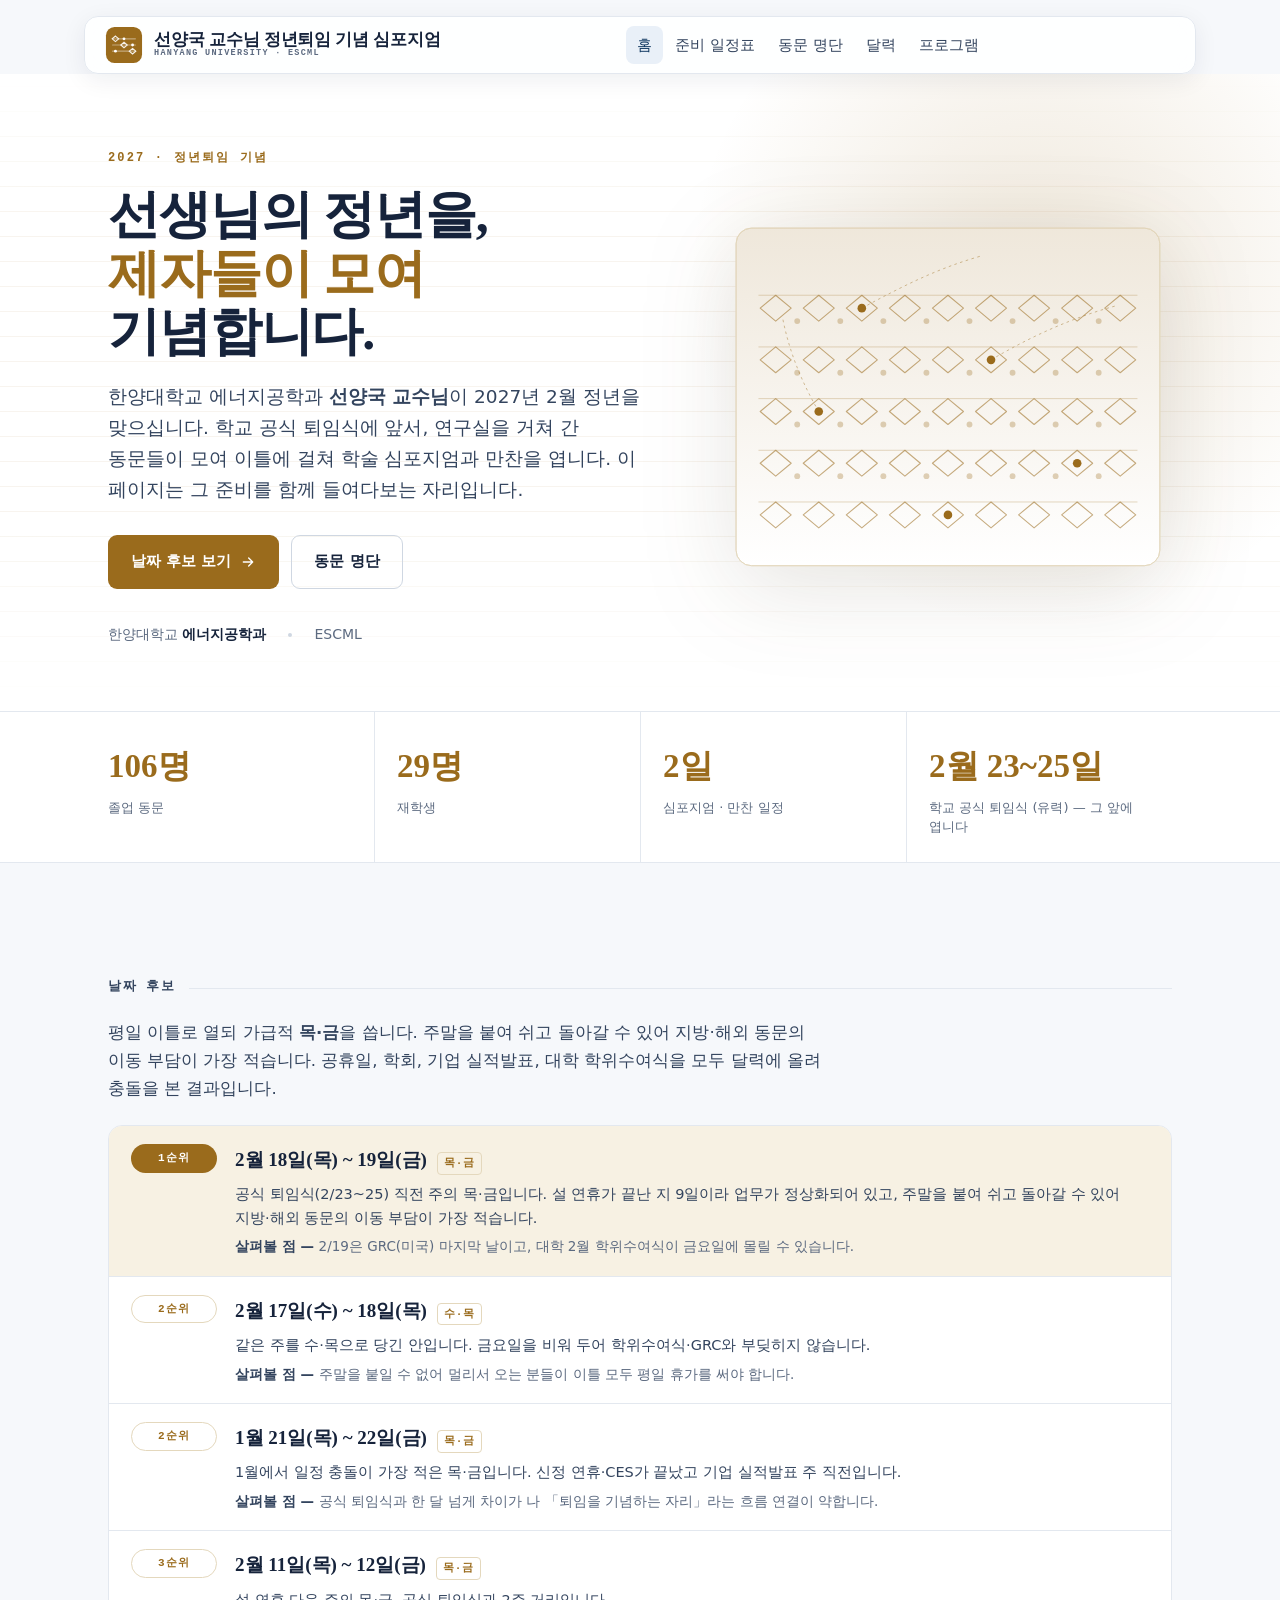
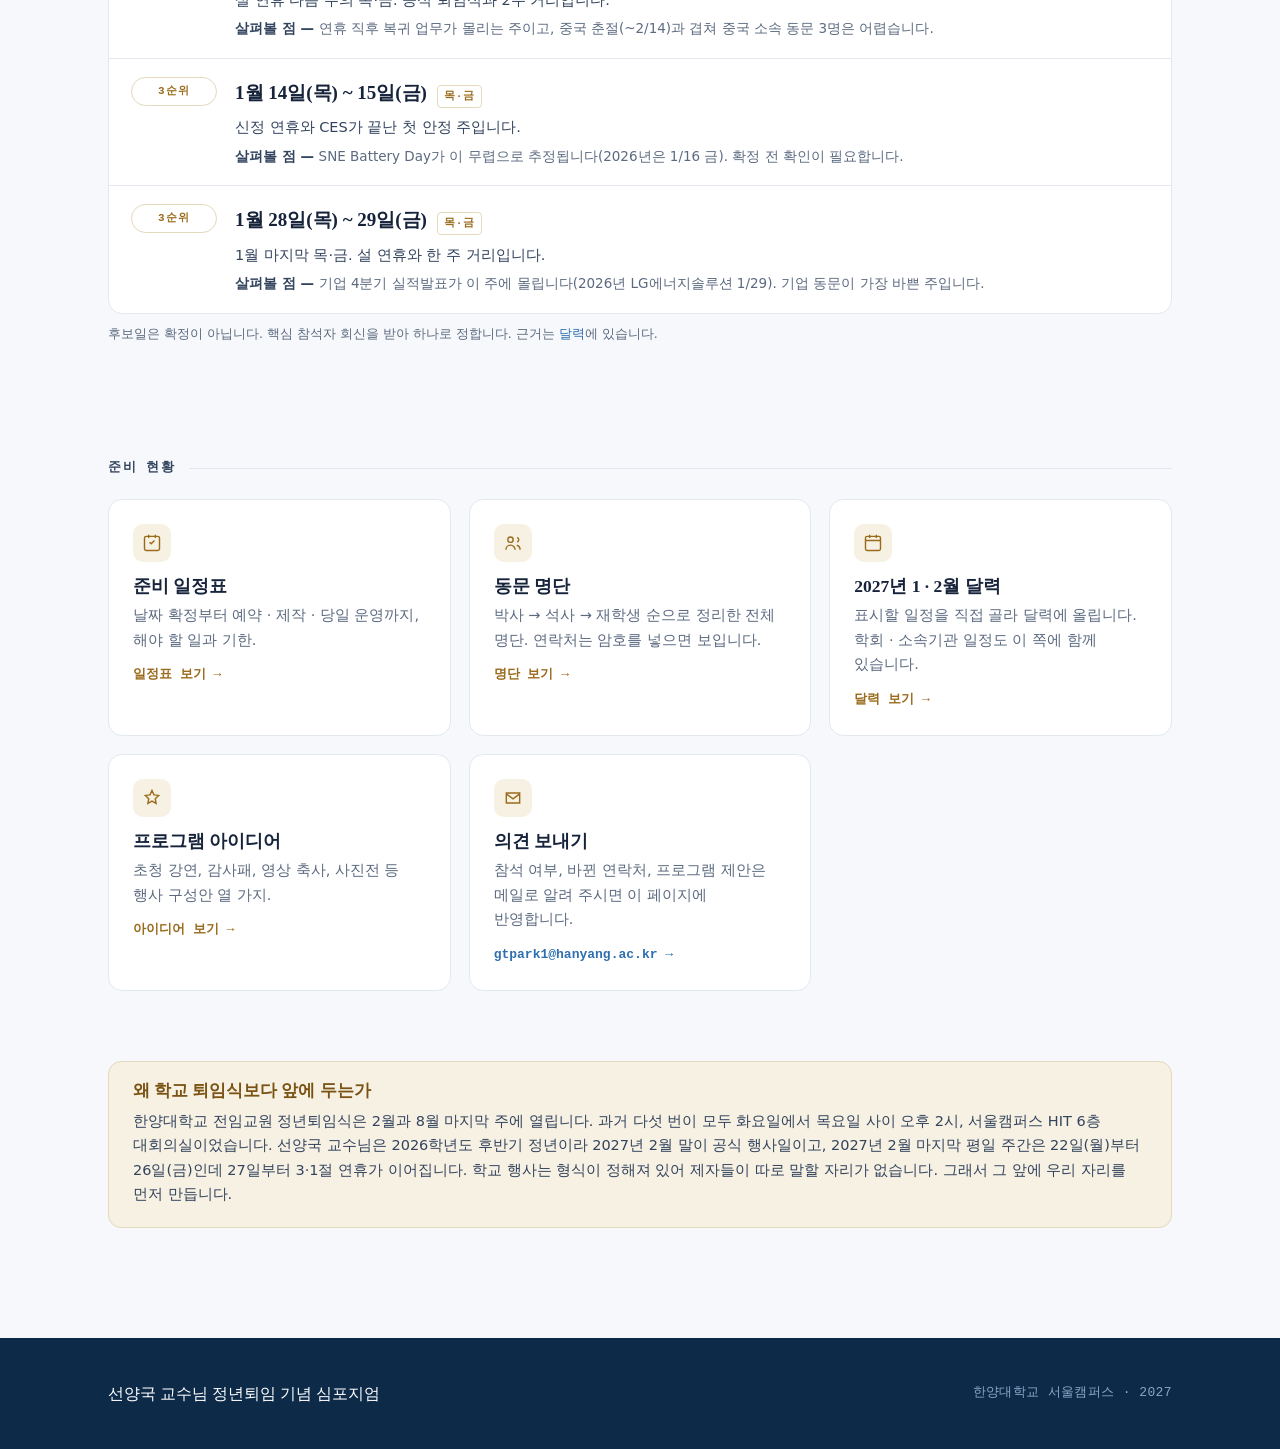
==== index.html @ d09de438 "Standalone symposium site Moved out of the lab-site repo so the event has its own address and is not" ====
<!doctype html>
<html lang="ko">
<head>
<meta charset="utf-8">
<meta name="viewport" content="width=device-width, initial-scale=1">
<title>선양국 교수님 정년퇴임 기념 심포지엄</title>
<meta name="description" content="한양대학교 에너지공학과 선양국 교수님의 정년퇴임을 기념하는 동문 심포지엄 준비 페이지.">
<meta name="robots" content="noindex, nofollow">
<link rel="stylesheet" href="base.css?v=1">
<link rel="stylesheet" href="styles.css?v=2">
</head>
<body data-page="index">
<div id="site-header"></div>
<main>

<section class="shero">
  <div class="strata"></div>
  <div class="glow"></div>
  <div class="wrap shero-in">
    <div>
      <div class="eyebrow reveal">2027 · 정년퇴임 기념</div>
      <h1 class="reveal">선생님의 정년을, <em>제자들이 모여</em> 기념합니다.</h1>
      <p class="lede reveal">한양대학교 에너지공학과 <b>선양국 교수님</b>이 2027년 2월 정년을 맞으십니다.
        학교 공식 퇴임식에 앞서, 연구실을 거쳐 간 동문들이 모여 이틀에 걸쳐 학술 심포지엄과 만찬을 엽니다.
        이 페이지는 그 준비를 함께 들여다보는 자리입니다.</p>
      <div class="acts reveal">
        <a class="btn btn-sym" href="#dates">날짜 후보 보기
          <svg width="16" height="16" viewBox="0 0 24 24" fill="none" stroke="currentColor" stroke-width="2" stroke-linecap="round" stroke-linejoin="round"><path d="M5 12h14M13 6l6 6-6 6"/></svg></a>
        <a class="btn btn-ghost" href="alumni.html">동문 명단</a>
      </div>
      <div class="meta reveal">
        <span>한양대학교 <b>에너지공학과</b></span><span class="dot"></span>
        <span>ESCML</span>
      </div>
    </div>
    <div class="shero-art reveal" aria-hidden="true">
      <!-- 층상 산화물 단면 — 선양국 교수님이 평생 다루신 구조 -->
      <svg viewBox="0 0 520 420" role="img">
        <defs>
          <linearGradient id="gfade" x1="0" y1="0" x2="0" y2="1">
            <stop offset="0" stop-color="var(--sym)" stop-opacity=".16"/>
            <stop offset="1" stop-color="var(--sym)" stop-opacity="0"/>
          </linearGradient>
          <clipPath id="cardclip"><rect x="14" y="14" width="492" height="392" rx="18"/></clipPath>
        </defs>
        <rect x="14" y="14" width="492" height="392" rx="18" fill="var(--paper)" stroke="var(--sym-line)"/>
        <g clip-path="url(#cardclip)">
          <rect x="14" y="14" width="492" height="392" fill="url(#gfade)"/>
          <!-- 전이금속 산화물 층 (6겹) -->
          <g stroke="var(--sym)" stroke-opacity=".30" stroke-width="1">
            <path d="M40 92h440M40 152h440M40 212h440M40 272h440M40 332h440"/>
          </g>
          <!-- 팔면체 — 각 층의 전이금속 자리 -->
          <g fill="none" stroke="var(--sym)" stroke-opacity=".55" stroke-width="1.3" stroke-linejoin="round">
            <g id="oct-row">
              <path d="M60 92l18 15-18 15-18-15z"/><path d="M110 92l18 15-18 15-18-15z"/>
              <path d="M160 92l18 15-18 15-18-15z"/><path d="M210 92l18 15-18 15-18-15z"/>
              <path d="M260 92l18 15-18 15-18-15z"/><path d="M310 92l18 15-18 15-18-15z"/>
              <path d="M360 92l18 15-18 15-18-15z"/><path d="M410 92l18 15-18 15-18-15z"/>
              <path d="M460 92l18 15-18 15-18-15z"/>
            </g>
            <use href="#oct-row" y="60"/><use href="#oct-row" y="120"/>
            <use href="#oct-row" y="180"/><use href="#oct-row" y="240"/>
          </g>
          <!-- 층간 리튬 이온 -->
          <g fill="var(--sym)" fill-opacity=".30">
            <circle cx="85" cy="122" r="3.4"/><circle cx="135" cy="122" r="3.4"/><circle cx="185" cy="122" r="3.4"/>
            <circle cx="235" cy="122" r="3.4"/><circle cx="285" cy="122" r="3.4"/><circle cx="335" cy="122" r="3.4"/>
            <circle cx="385" cy="122" r="3.4"/><circle cx="435" cy="122" r="3.4"/>
            <circle cx="85" cy="182" r="3.4"/><circle cx="135" cy="182" r="3.4"/><circle cx="185" cy="182" r="3.4"/>
            <circle cx="235" cy="182" r="3.4"/><circle cx="285" cy="182" r="3.4"/><circle cx="335" cy="182" r="3.4"/>
            <circle cx="385" cy="182" r="3.4"/><circle cx="435" cy="182" r="3.4"/>
            <circle cx="85" cy="242" r="3.4"/><circle cx="135" cy="242" r="3.4"/><circle cx="185" cy="242" r="3.4"/>
            <circle cx="235" cy="242" r="3.4"/><circle cx="285" cy="242" r="3.4"/><circle cx="335" cy="242" r="3.4"/>
            <circle cx="385" cy="242" r="3.4"/><circle cx="435" cy="242" r="3.4"/>
            <circle cx="85" cy="302" r="3.4"/><circle cx="135" cy="302" r="3.4"/><circle cx="185" cy="302" r="3.4"/>
            <circle cx="235" cy="302" r="3.4"/><circle cx="285" cy="302" r="3.4"/><circle cx="335" cy="302" r="3.4"/>
            <circle cx="385" cy="302" r="3.4"/><circle cx="435" cy="302" r="3.4"/>
          </g>
          <!-- 연구실을 거쳐 간 사람들 — 층에서 뻗어 나간 자리 -->
          <g fill="var(--sym)">
            <circle cx="160" cy="107" r="5"/><circle cx="310" cy="167" r="5"/>
            <circle cx="110" cy="227" r="5"/><circle cx="410" cy="287" r="5"/>
            <circle cx="260" cy="347" r="5"/>
          </g>
          <g stroke="var(--sym)" stroke-opacity=".45" stroke-width="1.1" stroke-dasharray="3 4" fill="none">
            <path d="M160 107C210 80 250 60 300 46"/>
            <path d="M310 167C356 140 404 118 456 104"/>
            <path d="M110 227C92 196 76 160 68 118"/>
          </g>
        </g>
        <rect x="14" y="14" width="492" height="392" rx="18" fill="none" stroke="var(--sym-line)"/>
      </svg>
    </div>
  </div>
</section>

<section class="band"><div class="wrap"><div class="band-grid">
  <div class="b reveal"><div class="n" id="n-alumni">—</div><div class="l">졸업 동문</div></div>
  <div class="b reveal"><div class="n" id="n-current">—</div><div class="l">재학생</div></div>
  <div class="b reveal"><div class="n">2일</div><div class="l">심포지엄 · 만찬 일정</div></div>
  <div class="b reveal"><div class="n">2월 23~25일</div><div class="l">학교 공식 퇴임식 (유력) — 그 앞에 엽니다</div></div>
</div></div></section>

<section class="section" id="dates"><div class="wrap">
  <div class="subhead reveal">날짜 후보</div>
  <p class="reveal" style="max-width:70ch;color:var(--ink-soft);margin-bottom:22px">
    평일 이틀로 열되 가급적 <b>목·금</b>을 씁니다. 주말을 붙여 쉬고 돌아갈 수 있어 지방·해외 동문의 이동 부담이 가장 적습니다.
    공휴일, 학회, 기업 실적발표, 대학 학위수여식을 모두 달력에 올려 충돌을 본 결과입니다.</p>
  <div class="pick reveal" id="pick"></div>
  <p class="srcnote reveal">후보일은 확정이 아닙니다. 핵심 참석자 회신을 받아 하나로 정합니다. 근거는 <a href="calendar.html">달력</a>에 있습니다.</p>
</div></section>

<section class="section" style="padding-top:0"><div class="wrap">
  <div class="subhead reveal">준비 현황</div>
  <div class="cards">
    <a class="card reveal" href="schedule.html">
      <div class="ic"><svg width="20" height="20" viewBox="0 0 24 24" fill="none" stroke="currentColor" stroke-width="1.7"><path d="M9 11l2 2 4-4"/><rect x="3" y="4" width="18" height="17" rx="2"/><path d="M8 2v4M16 2v4"/></svg></div>
      <h3>준비 일정표</h3><p>날짜 확정부터 예약 · 제작 · 당일 운영까지, 해야 할 일과 기한.</p>
      <div class="go">일정표 보기 →</div></a>
    <a class="card reveal" href="alumni.html">
      <div class="ic"><svg width="20" height="20" viewBox="0 0 24 24" fill="none" stroke="currentColor" stroke-width="1.7"><circle cx="9" cy="8" r="3.2"/><path d="M3.5 20a5.5 5.5 0 0 1 11 0M17 5.2a3 3 0 0 1 0 5.6M20.5 20a5.5 5.5 0 0 0-4-5.3"/></svg></div>
      <h3>동문 명단</h3><p>박사 → 석사 → 재학생 순으로 정리한 전체 명단. 연락처는 암호를 넣으면 보입니다.</p>
      <div class="go">명단 보기 →</div></a>
    <a class="card reveal" href="calendar.html">
      <div class="ic"><svg width="20" height="20" viewBox="0 0 24 24" fill="none" stroke="currentColor" stroke-width="1.7"><rect x="3" y="4" width="18" height="17" rx="2"/><path d="M3 9h18M8 2v4M16 2v4"/></svg></div>
      <h3>2027년 1 · 2월 달력</h3><p>표시할 일정을 직접 골라 달력에 올립니다. 학회 · 소속기관 일정도 이 쪽에 함께 있습니다.</p>
      <div class="go">달력 보기 →</div></a>
    
    <a class="card reveal" href="program.html">
      <div class="ic"><svg width="20" height="20" viewBox="0 0 24 24" fill="none" stroke="currentColor" stroke-width="1.7"><path d="M12 3l2.4 5.2 5.6.7-4.1 3.9 1 5.6L12 15.8 7.1 18.4l1-5.6L4 8.9l5.6-.7z"/></svg></div>
      <h3>프로그램 아이디어</h3><p>초청 강연, 감사패, 영상 축사, 사진전 등 행사 구성안 열 가지.</p>
      <div class="go">아이디어 보기 →</div></a>
    <div class="card reveal">
      <div class="ic"><svg width="20" height="20" viewBox="0 0 24 24" fill="none" stroke="currentColor" stroke-width="1.7"><path d="M4 6h16v12H4z"/><path d="M4 7l8 6 8-6"/></svg></div>
      <h3>의견 보내기</h3><p>참석 여부, 바뀐 연락처, 프로그램 제안은 메일로 알려 주시면 이 페이지에 반영합니다.</p>
      <div class="go"><a href="mailto:gtpark1@hanyang.ac.kr?subject=%EC%84%A0%EC%96%91%EA%B5%AD%20%EA%B5%90%EC%88%98%EB%8B%98%20%ED%87%B4%EC%9E%84%20%EC%8B%AC%ED%8F%AC%EC%A7%80%EC%97%84">gtpark1@hanyang.ac.kr →</a></div>
    </div>
  </div>
</div></section>

<section class="section" style="padding-top:0"><div class="wrap">
  <div class="callout reveal">
    <h3>왜 학교 퇴임식보다 앞에 두는가</h3>
    <p>한양대학교 전임교원 정년퇴임식은 2월과 8월 마지막 주에 열립니다. 과거 다섯 번이 모두 화요일에서 목요일 사이 오후 2시,
      서울캠퍼스 HIT 6층 대회의실이었습니다. 선양국 교수님은 2026학년도 후반기 정년이라 2027년 2월 말이 공식 행사일이고,
      2027년 2월 마지막 평일 주간은 22일(월)부터 26일(금)인데 27일부터 3·1절 연휴가 이어집니다.
      학교 행사는 형식이 정해져 있어 제자들이 따로 말할 자리가 없습니다. 그래서 그 앞에 우리 자리를 먼저 만듭니다.</p>
  </div>
</div></section>

</main>
<div id="site-footer"></div>
<script defer src="data.js?v=2"></script>
<script defer src="app.js?v=2"></script>
<script defer src="home.js?v=2"></script>
</body>
</html>
---- base.css ----
:root{
  --paper:#ffffff;--bg:#f6f8fb;--ink:#16233b;--ink-soft:#33445e;--muted:#5c6a80;
  --navy:#123a63;--navy-deep:#0d2a49;--accent:#2f6fb0;--accent-soft:#e9f0f8;
  --line:#e3e8ef;--line-strong:#cfd7e2;--wash:#eef3f8;--gold:#b07d16;--gold-soft:#f6edd6;
  --shadow:0 1px 2px rgba(16,35,59,.04), 0 8px 30px rgba(16,35,59,.06);
  --maxw:1120px;
  --serif:"Iowan Old Style","Palatino Linotype",Palatino,"Book Antiqua","Hoefler Text",Georgia,"Times New Roman",serif;
  --sans:"Segoe UI",-apple-system,BlinkMacSystemFont,system-ui,Roboto,Helvetica,Arial,sans-serif;
  --mono:"Cascadia Code","SF Mono","JetBrains Mono",ui-monospace,"Consolas",monospace;
}
@media (prefers-color-scheme:dark){:root{
  --paper:#101a2b;--bg:#0a1220;--ink:#e9eef7;--ink-soft:#c4cee0;--muted:#94a2b9;
  --navy:#bcd3ee;--navy-deep:#dbe7f6;--accent:#6fa9e3;--accent-soft:#16273d;
  --line:#1e2c42;--line-strong:#2a3b56;--wash:#141f31;--gold:#dcb35c;--gold-soft:#231d0f;
  --shadow:0 1px 2px rgba(0,0,0,.3), 0 10px 34px rgba(0,0,0,.35);
}}
:root[data-theme="light"]{
  --paper:#ffffff;--bg:#f6f8fb;--ink:#16233b;--ink-soft:#33445e;--muted:#5c6a80;
  --navy:#123a63;--navy-deep:#0d2a49;--accent:#2f6fb0;--accent-soft:#e9f0f8;
  --line:#e3e8ef;--line-strong:#cfd7e2;--wash:#eef3f8;--gold:#b07d16;--gold-soft:#f6edd6;
  --shadow:0 1px 2px rgba(16,35,59,.04), 0 8px 30px rgba(16,35,59,.06);
}
:root[data-theme="dark"]{
  --paper:#101a2b;--bg:#0a1220;--ink:#e9eef7;--ink-soft:#c4cee0;--muted:#94a2b9;
  --navy:#bcd3ee;--navy-deep:#dbe7f6;--accent:#6fa9e3;--accent-soft:#16273d;
  --line:#1e2c42;--line-strong:#2a3b56;--wash:#141f31;--gold:#dcb35c;--gold-soft:#231d0f;
  --shadow:0 1px 2px rgba(0,0,0,.3), 0 10px 34px rgba(0,0,0,.35);
}
*{box-sizing:border-box}
html{scroll-behavior:smooth}
html{overflow-x:clip}
body{margin:0;background:var(--bg);color:var(--ink);font-family:var(--sans);font-size:17px;line-height:1.7;-webkit-font-smoothing:antialiased;text-rendering:optimizeLegibility;overflow-x:clip}
img,canvas,video,iframe,table{max-width:100%}
h1,h2,h3,h4{font-family:var(--serif);color:var(--ink);font-weight:600;line-height:1.15;text-wrap:balance;margin:0}
p{margin:0}
a{color:var(--accent);text-decoration:none}
a:hover{text-decoration:underline;text-underline-offset:3px}
img{max-width:100%;display:block}
::selection{background:var(--accent);color:#fff}
:focus-visible{outline:2px solid var(--accent);outline-offset:3px;border-radius:2px}
.wrap{max-width:var(--maxw);margin:0 auto;padding:0 28px}
.eyebrow{font-family:var(--mono);font-size:12px;letter-spacing:.18em;text-transform:uppercase;color:var(--accent);font-weight:600}
.subhead{font-family:var(--mono);font-size:12.5px;letter-spacing:.12em;text-transform:uppercase;color:var(--ink-soft);font-weight:600;margin:44px 0 20px;display:flex;align-items:center;gap:14px}
.subhead::after{content:"";flex:1;height:1px;background:var(--line)}

/* NAV */
header.nav{position:sticky;top:16px;z-index:50;width:calc(100% - 32px);max-width:calc(var(--maxw) - 8px);margin:16px auto 0;background:color-mix(in srgb,var(--paper) 88%,transparent);backdrop-filter:saturate(140%) blur(12px);border:1px solid var(--line);border-radius:14px;box-shadow:0 6px 24px rgba(16,35,59,.07)}
.nav-in{display:flex;align-items:center;justify-content:space-between;min-height:56px;margin:0 auto;padding:7px 20px;gap:12px}
.brand{display:flex;align-items:center;gap:11px;color:var(--ink);font-family:var(--serif);font-weight:600;flex:0 0 auto}
.brand:hover{text-decoration:none}
.brand .mark{width:36px;height:36px}
.brand .bt{display:flex;flex-direction:column;line-height:1.1}
.brand .bt b{font-size:18.5px;letter-spacing:.01em}
.brand .bt span{font-family:var(--mono);font-size:9px;letter-spacing:.15em;text-transform:uppercase;color:var(--muted);font-weight:600}
.nav-links{display:flex;align-items:center;gap:2px 1px;flex-wrap:wrap;justify-content:flex-end}
.nav-break{flex-basis:100%;width:100%;height:0;margin:0;padding:0}
.nav-links a{color:var(--ink-soft);font-size:14.5px;font-weight:500;padding:7px 11px;border-radius:8px;white-space:nowrap;display:inline-flex;align-items:center;gap:5px;cursor:pointer}
.nav-links a:hover{color:var(--ink);background:var(--wash);text-decoration:none}
.nav-links a.active{color:var(--navy);background:var(--accent-soft)}
.nav-links a .lock{opacity:.6}
.nav-links a .cw{opacity:.55;margin-left:1px}
.nav-item{position:relative;display:inline-flex}
.dropdown{position:absolute;top:100%;left:0;min-width:180px;background:var(--paper);border:1px solid var(--line);border-radius:11px;box-shadow:var(--shadow);padding:7px;display:flex;flex-direction:column;z-index:60;margin-top:10px;
  opacity:0;visibility:hidden;transform:translateY(6px);transition:opacity .16s ease,transform .16s ease,visibility 0s linear .28s}
.dropdown::before{content:"";position:absolute;left:0;right:0;top:-14px;height:14px}
.nav-item:hover .dropdown,.nav-item:focus-within .dropdown{opacity:1;visibility:visible;transform:none;transition:opacity .16s ease,transform .16s ease,visibility 0s}
.dropdown a{font-size:14px;padding:10px 13px;border-radius:7px;color:var(--ink-soft);white-space:nowrap}
.dropdown a:hover{background:var(--wash);color:var(--ink)}
.icon-btn{background:none;border:1px solid var(--line-strong);color:var(--ink-soft);width:38px;height:38px;border-radius:8px;cursor:pointer;display:inline-flex;align-items:center;justify-content:center;flex:0 0 auto}
.icon-btn:hover{background:var(--wash);color:var(--ink)}
.menu-btn{display:none}
.nav-right{display:flex;gap:8px;flex:0 0 auto}

/* PAGE HEADER */
.page-head{background:var(--paper);border-bottom:1px solid var(--line);position:relative;overflow:hidden}
.page-head .strata{position:absolute;inset:0;pointer-events:none;opacity:.5;background-image:repeating-linear-gradient(0deg,transparent 0 26px,color-mix(in srgb,var(--navy) 8%,transparent) 26px 27px);-webkit-mask-image:linear-gradient(180deg,transparent,#000 30%,transparent);mask-image:linear-gradient(180deg,transparent,#000 30%,transparent)}
.page-head-in{position:relative;padding-block:64px 54px}
.page-head .eyebrow{margin-bottom:14px}
.page-head h1{font-size:clamp(32px,4.6vw,50px);letter-spacing:-.02em;color:var(--ink)}
.page-head p{margin-top:16px;max-width:64ch;color:var(--ink-soft);font-size:18px}
.section{padding:70px 0}
main{min-height:50vh}

/* HERO (home) */
.hero{position:relative;overflow:hidden;background:var(--paper);border-bottom:1px solid var(--line)}
.hero-strata{position:absolute;inset:0;pointer-events:none;opacity:.5;background-image:repeating-linear-gradient(0deg,transparent 0 26px,color-mix(in srgb,var(--navy) 8%,transparent) 26px 27px);-webkit-mask-image:linear-gradient(180deg,transparent,#000 18%,#000 62%,transparent);mask-image:linear-gradient(180deg,transparent,#000 18%,#000 62%,transparent)}
.hero-atoms{position:absolute;inset:0;pointer-events:none;opacity:.55}
.hero-in{position:relative;padding-block:96px 84px}
.hero .eyebrow{margin-bottom:22px}
.hero h1{font-size:clamp(38px,6vw,72px);letter-spacing:-.022em;line-height:1.03;max-width:16ch;color:var(--ink)}
.hero h1 em{font-style:normal;color:var(--navy)}
.hero-lede{margin-top:26px;max-width:60ch;font-size:clamp(18px,2.1vw,21px);color:var(--ink-soft);line-height:1.6}
.hero-actions{margin-top:36px;display:flex;flex-wrap:wrap;gap:14px;align-items:center}
.btn{display:inline-flex;align-items:center;gap:9px;font-weight:600;font-size:15px;padding:13px 22px;border-radius:9px;border:1px solid transparent;transition:transform .15s ease,background .15s ease;cursor:pointer}
.btn:hover{text-decoration:none;transform:translateY(-1px)}
.btn-primary{background:var(--navy);color:#fff}
:root[data-theme="dark"] .btn-primary{color:#0a1220}
@media (prefers-color-scheme:dark){.btn-primary{color:#0a1220}}
.btn-primary:hover{background:var(--navy-deep)}
.btn-ghost{background:transparent;color:var(--ink);border-color:var(--line-strong)}
.btn-ghost:hover{background:var(--wash)}
.btn-sm{padding:9px 16px;font-size:14px}
.hero-meta{margin-top:48px;display:flex;flex-wrap:wrap;gap:8px 24px;font-size:14.5px;color:var(--muted);align-items:center}
.hero-meta b{color:var(--ink);font-weight:600}
.hero-meta .dot{width:4px;height:4px;border-radius:50%;background:var(--line-strong)}
.hstats{background:var(--paper)}
.hstats-grid{display:grid;grid-template-columns:repeat(4,1fr)}
.hstat{padding:30px 24px;border-left:1px solid var(--line)}
.hstat:first-child{border-left:none;padding-left:0}
.hstat .n{font-family:var(--serif);font-size:clamp(26px,3vw,36px);color:var(--navy);font-weight:600;font-variant-numeric:tabular-nums}
.hstat .l{margin-top:6px;font-size:13px;color:var(--muted);line-height:1.4}
.home-cards{display:grid;grid-template-columns:repeat(4,1fr);gap:18px}
.hcard{border:1px solid var(--line);border-radius:14px;padding:26px;background:var(--paper);transition:transform .2s,box-shadow .2s,border-color .2s;display:block;color:inherit}
.hcard:hover{transform:translateY(-3px);box-shadow:var(--shadow);border-color:var(--line-strong);text-decoration:none}
.hcard .ic{width:40px;height:40px;border-radius:10px;background:var(--accent-soft);color:var(--accent);display:flex;align-items:center;justify-content:center;margin-bottom:16px}
.hcard h3{font-size:18px}
.hcard p{margin-top:8px;color:var(--muted);font-size:14.5px}
.hcard .go{margin-top:14px;color:var(--accent);font-size:13.5px;font-weight:600;font-family:var(--mono)}

/* TEAM / ADVISOR */
.advisor{display:grid;grid-template-columns:300px 1fr;gap:52px;align-items:start}
.adv-card{align-self:start;height:-moz-fit-content;height:fit-content}
.adv-photo{border-radius:14px;overflow:hidden;box-shadow:var(--shadow);border:1px solid var(--line);background:var(--wash)}
.adv-photo img{width:100%;aspect-ratio:1/1.15;object-fit:cover}
.adv-links{margin-top:16px;display:flex;flex-direction:column;gap:2px}
.adv-links a{display:flex;align-items:center;gap:10px;padding:9px 11px;border-radius:8px;color:var(--ink-soft);font-size:14.5px;font-weight:500}
.adv-links a:hover{background:var(--wash);color:var(--ink);text-decoration:none}
.adv-links svg{flex:0 0 auto;color:var(--muted)}
.adv-body h2{font-size:30px;letter-spacing:-.01em}
.adv-role{font-family:var(--sans);font-size:14.5px;color:var(--accent);margin-top:10px;line-height:1.55;font-weight:600}
.adv-body>p{margin-top:18px;color:var(--ink-soft);max-width:66ch}
.timeline{margin-top:8px;display:flex;flex-direction:column}
.trow{display:grid;grid-template-columns:190px 1fr;gap:22px;padding:15px 0;border-bottom:1px solid var(--line)}
.trow .tp{font-family:var(--sans);font-size:14px;color:var(--accent);font-weight:600;padding-top:2px}
.trow .tc b{color:var(--ink);font-weight:600;font-size:15.5px}
.trow .tc span{display:block;color:var(--muted);font-size:14px;margin-top:2px}
.interests{display:flex;flex-wrap:wrap;gap:8px;margin-top:6px}
.pill{font-size:13.5px;color:var(--ink-soft);background:var(--wash);border:1px solid var(--line);padding:7px 13px;border-radius:22px}
.pill.soft{color:var(--muted);border-style:dashed}
.awards-list{display:flex;flex-direction:column}
.arow{display:grid;grid-template-columns:78px 1fr;gap:18px;padding:12px 0;border-bottom:1px solid var(--line);font-size:15px}
.arow .ay{font-family:var(--sans);font-size:13.5px;color:var(--navy);font-weight:600;padding-top:2px}
.arow .ac b{color:var(--ink);font-weight:600}
.arow .ac span{color:var(--muted)}
.svc{border:1px solid var(--line);border-radius:14px;padding:22px;background:var(--paper);margin-bottom:14px}
.svc h4{font-size:15px;margin-bottom:12px;display:flex;align-items:center;gap:9px}
.svc h4 svg{color:var(--accent)}
.svc ul{margin:0;padding:0;list-style:none;display:flex;flex-direction:column;gap:8px}
.svc li{font-size:14.5px;color:var(--ink-soft);display:flex;gap:10px;align-items:baseline}
.svc li b{color:var(--ink);font-weight:600}
.svc li .yr{font-family:var(--sans);font-size:13px;color:var(--muted);flex:0 0 auto;font-weight:600}
.members{display:grid;grid-template-columns:repeat(4,1fr);gap:18px}
.mcard{border:1px solid var(--line);border-radius:13px;padding:20px;background:var(--paper);text-align:center}
.mcard .mav{width:76px;height:76px;border-radius:50%;margin:0 auto 14px;background:linear-gradient(155deg,var(--accent-soft),var(--wash));display:flex;align-items:center;justify-content:center;font-family:var(--serif);font-size:26px;color:var(--navy);font-weight:600;border:1px solid var(--line)}
.mcard h4{font-size:16px}
.mcard .mr{font-size:13px;color:var(--muted);margin-top:4px}
.empty{border:1px dashed var(--line-strong);border-radius:13px;padding:34px;text-align:center;color:var(--muted);font-size:15px;background:var(--paper)}
.empty b{color:var(--ink);font-weight:600;display:block;margin-bottom:6px;font-family:var(--serif);font-size:17px}

/* RESEARCH — big figures */
.rblocks{display:grid;grid-template-columns:1fr 1fr;gap:28px}
.rblock{border:1px solid var(--line);border-radius:16px;overflow:hidden;background:var(--paper);display:flex;flex-direction:column;transition:transform .2s,box-shadow .2s}
.rblock:hover{transform:translateY(-3px);box-shadow:var(--shadow)}
.rfig{aspect-ratio:16/10;position:relative;background:linear-gradient(150deg,var(--navy),var(--navy-deep));display:flex;align-items:center;justify-content:center;overflow:hidden}
.rfig img{width:100%;height:100%;object-fit:cover}
.rfig .ph{color:rgba(255,255,255,.85);font-family:var(--mono);font-size:12px;letter-spacing:.05em;text-align:center;padding:16px;z-index:1}
.rfig .lat{position:absolute;inset:0;opacity:.18}
.rbody{padding:26px 26px 28px}
.rbody h3{font-size:21px;letter-spacing:-.005em}
.rbody p{margin-top:12px;color:var(--ink-soft);font-size:15.5px;line-height:1.65}
.rbody .tags{margin-top:16px;display:flex;flex-wrap:wrap;gap:7px}
.tag{font-family:var(--mono);font-size:11px;letter-spacing:.04em;color:var(--ink-soft);background:var(--wash);border:1px solid var(--line);padding:4px 9px;border-radius:20px}
.future{display:grid;grid-template-columns:repeat(3,1fr);gap:18px}
.fcard{border:1px dashed var(--line-strong);border-radius:14px;padding:24px;background:var(--paper)}
.fcard .ic{width:38px;height:38px;border-radius:9px;background:var(--wash);color:var(--accent);display:flex;align-items:center;justify-content:center;margin-bottom:14px}
.fcard h4{font-size:16.5px}
.fcard p{margin-top:8px;color:var(--muted);font-size:14px}

/* PUBLICATIONS */
.sumgrid{display:grid;grid-template-columns:repeat(3,1fr);gap:18px}
.sumcard{border:1px solid var(--line);border-radius:14px;padding:24px;background:var(--paper)}
.sumcard .n{font-family:var(--serif);font-size:42px;color:var(--navy);font-weight:600;line-height:1;font-variant-numeric:tabular-nums}
.sumcard .l{margin-top:10px;font-size:14px;color:var(--muted);line-height:1.4}
.sumcard .sub{margin-top:3px;font-size:13px;color:var(--accent);font-family:var(--sans)}
.sumcard.hl{background:var(--accent-soft);border-color:var(--accent)}
.sumcard.hl .n{color:var(--gold)}
.sumcard.hl .l{color:var(--ink-soft)}
.jcr-wrap{border:1px solid var(--line);border-radius:14px;padding:26px;background:var(--paper);margin-top:18px}
.jcr-wrap h4{font-size:16px;margin-bottom:4px}
.jcr-note{font-size:12.5px;color:var(--muted);margin-bottom:18px;font-family:var(--mono)}
.bin{display:grid;grid-template-columns:130px 1fr 42px;gap:14px;align-items:center;margin-bottom:12px}
.bin .bl{font-size:13.5px;color:var(--ink-soft);font-weight:600;font-family:var(--mono)}
.bin .bt{height:22px;background:var(--wash);border-radius:6px;overflow:hidden}
.bin .bf{height:100%;border-radius:6px;width:0;min-width:7px;transition:width .9s cubic-bezier(.2,.7,.2,1);background:var(--navy)}
.bin .bf.b0{background:linear-gradient(90deg,#B8912F,#E3C468)}
.bin .bf.b1{background:linear-gradient(90deg,#2E8B8B,#5cb3b0)}
.bin .bf.b2{background:linear-gradient(90deg,#2f6fb0,#5a98d4)}
.bin .bf.b3{background:linear-gradient(90deg,#0d2a49,#274e7d)}
.bin .bf.b4{background:linear-gradient(90deg,#98a4b5,#c2cbd7)}
.bin .bv{text-align:right;font-family:var(--mono);font-weight:600;color:var(--ink);font-variant-numeric:tabular-nums}
.rep-grid{display:grid;grid-template-columns:repeat(5,1fr);gap:14px}
.repcard{border:1px solid var(--line);border-radius:12px;overflow:hidden;background:var(--paper);display:flex;flex-direction:column;transition:transform .2s,box-shadow .2s}
.repcard:hover{transform:translateY(-3px);box-shadow:var(--shadow);text-decoration:none}
.repcard .rf{aspect-ratio:3/2;display:flex;align-items:center;justify-content:center;text-align:center;padding:10px;background:linear-gradient(155deg,var(--navy),var(--navy-deep));color:#fff;overflow:hidden}
.repcard .rf span{font-family:var(--mono);font-size:11px;letter-spacing:.03em;opacity:.92;line-height:1.3}
.repcard .rf img{width:100%;height:100%;object-fit:cover;object-position:top}
.repcard .rb{padding:13px}
.repcard .rb .rj{font-family:var(--mono);font-size:10.5px;color:var(--accent);text-transform:uppercase;letter-spacing:.04em}
.repcard .rb .rt{font-size:13px;color:var(--ink);margin-top:5px;line-height:1.35;font-weight:500;display:-webkit-box;-webkit-line-clamp:4;-webkit-box-orient:vertical;overflow:hidden}
.pubtools{display:flex;flex-wrap:wrap;gap:10px;align-items:center;margin-bottom:22px}
.pubtools .hint{font-size:13.5px;color:var(--muted);margin-left:auto;font-family:var(--mono)}
.yblock{border:1px solid var(--line);border-radius:13px;margin-bottom:12px;overflow:hidden;background:var(--paper)}
.yhead{width:100%;display:flex;align-items:center;gap:14px;padding:16px 20px;background:none;border:none;cursor:pointer;text-align:left;font-family:var(--serif);color:var(--ink)}
.yhead:hover{background:var(--wash)}
.yhead .yy{font-size:22px;font-weight:600;color:var(--navy);font-variant-numeric:tabular-nums}
.yhead .yc{font-size:13px;color:var(--muted);font-family:var(--mono)}
.yhead .chev{margin-left:auto;color:var(--muted);transition:transform .3s ease}
.yblock.open .yhead .chev{transform:rotate(180deg)}
.ypanel{display:grid;grid-template-rows:0fr;transition:grid-template-rows .35s ease}
.yblock.open .ypanel{grid-template-rows:1fr}
.ypanel-in{overflow:hidden}
.paper{display:grid;grid-template-columns:190px 1fr;gap:22px;padding:20px;border-top:1px solid var(--line);align-items:start}
.paper-fig{aspect-ratio:3/2;border-radius:9px;overflow:hidden;display:flex;align-items:center;justify-content:center;text-align:center;background:linear-gradient(155deg,var(--accent-soft),var(--wash));border:1px solid var(--line)}
.paper-fig .jab{font-family:var(--mono);font-size:10.5px;color:var(--navy);font-weight:600;padding:8px;line-height:1.35}
.paper-fig img{width:100%;height:100%;object-fit:cover;object-position:top}
.paper-body{min-width:0}
.paper-top{display:flex;flex-wrap:wrap;align-items:center;gap:8px;margin-bottom:7px}
.pnum{font-family:var(--mono);font-size:12px;color:var(--muted);font-weight:600;font-variant-numeric:tabular-nums}
.paper-title{font-size:16.5px;color:var(--ink);font-weight:600;line-height:1.4;font-family:var(--sans)}
.paper-title a{color:var(--ink)}
.paper-title a:hover{color:var(--accent)}
.paper-authors{margin-top:7px;font-size:13.5px;line-height:1.55;color:var(--muted)}
.paper-authors .me{color:var(--navy);font-weight:700}
:root[data-theme="dark"] .paper-authors .me{color:#8fb4ff}
@media (prefers-color-scheme:dark){.paper-authors .me{color:#8fb4ff}}
.paper-authors .cf{color:var(--accent);font-weight:700;margin-left:1px;cursor:help}
.paper-jr{margin-top:6px;font-size:14.5px;color:var(--ink-soft)}
.paper-jr em{font-style:italic;color:var(--ink)}
.paper-jr .status{color:var(--muted);font-style:italic}
.paper-metrics{margin-top:11px;display:flex;flex-wrap:wrap;gap:7px}
.chip{font-family:var(--sans);font-size:12.5px;letter-spacing:0;padding:5px 12px;border-radius:20px;border:1px solid var(--line-strong);color:var(--ink-soft);background:var(--paper);font-weight:600}
.chip.lead{color:#fff;background:var(--navy);border-color:var(--navy)}
:root[data-theme="dark"] .chip.lead{color:#0a1220}
@media (prefers-color-scheme:dark){.chip.lead{color:#0a1220}}
.chip.if,.chip.jcr{font-size:13.5px;padding:6px 13px}
.chip.if{color:var(--accent);border-color:var(--accent)}
.chip.jcr.set{color:var(--navy);border-color:var(--navy)}
.chip.hcp{color:var(--gold);background:var(--gold-soft);border-color:var(--gold)}
.chip.rep{color:var(--gold);border-color:var(--gold);background:transparent}
.chip.auth{color:#fff;background:var(--navy);border-color:var(--navy);letter-spacing:.02em}
:root[data-theme="dark"] .chip.auth{color:#0a1220}
@media (prefers-color-scheme:dark){.chip.auth{color:#0a1220}}
.chip.auth.co{color:var(--muted);background:var(--paper);border-color:var(--line-strong)}
.chip.cofirst{color:var(--gold);border-color:var(--gold);background:transparent}

/* CONFERENCE / NOTICE lists */
.confmap-card{border:1px solid var(--line);border-radius:16px;background:var(--paper);padding:20px 22px;margin:0 0 32px;max-width:920px}
.confmap-h{font-family:var(--mono);font-size:12px;letter-spacing:.06em;text-transform:uppercase;color:var(--navy);margin-bottom:12px}
:root[data-theme="dark"] .confmap-h{color:var(--accent)}
.confmap-wrap{background:linear-gradient(180deg,#eaf1f8,#e3ecf5);border:1px solid var(--line);border-radius:12px;padding:8px}
:root[data-theme="dark"] .confmap-wrap{background:linear-gradient(180deg,#0f1c2e,#0c1725)}
@media (prefers-color-scheme:dark){.confmap-wrap{background:linear-gradient(180deg,#0f1c2e,#0c1725)}}
.confmap{display:block;width:100%;max-width:100%;height:auto}
.confmap .grat line{stroke:#8ba6c4;stroke-width:.3;opacity:.35}
.confmap .land path{fill:#cfdae6;stroke:#a9bdd2;stroke-width:.35;stroke-linejoin:round;fill-rule:evenodd}
:root[data-theme="dark"] .confmap .land path{fill:#27374d;stroke:#3a4e6b}
@media (prefers-color-scheme:dark){.confmap .land path{fill:#27374d;stroke:#3a4e6b}}
/* one colour per city — the same --c drives the map pin and the legend dot */
.s1{--c:#d1495b}.s2{--c:#e08e1b}.s3{--c:#1f8a70}.s4{--c:#6a4fb5}.s5{--c:#2f6fb0}
.confmap .mk .pin{fill:var(--c);stroke:#fff;stroke-width:1.5}
:root[data-theme="dark"] .confmap .mk .pin{stroke:#0c1725}
@media (prefers-color-scheme:dark){.confmap .mk .pin{stroke:#0c1725}}
.confmap .mk .halo{fill:var(--c);opacity:.2}
.confmap-legend{display:flex;flex-wrap:wrap;gap:8px 16px;margin-top:14px}
.confmap-legend .cl{display:flex;align-items:center;gap:7px;font-size:13px;color:var(--ink-soft)}
.confmap-legend .dot{width:10px;height:10px;border-radius:50%;background:var(--c);flex:none;box-shadow:0 0 0 3px color-mix(in srgb,var(--c) 20%,transparent)}
.confmap-legend .n{font-family:var(--mono);font-size:11px;color:var(--muted);background:var(--wash);border-radius:20px;padding:1px 7px;margin-left:1px}
.listwrap{max-width:920px}
.conf-item{display:grid;grid-template-columns:96px 1fr;gap:22px;padding:20px 0;border-bottom:1px solid var(--line);align-items:baseline}
.conf-item .cd{font-family:var(--sans);font-size:14px;color:var(--navy);font-weight:600}
.conf-item .cd small{display:block;color:var(--muted);font-weight:400;font-size:11px;margin-top:2px}
.conf-year{font-family:var(--serif);font-size:27px;font-weight:600;color:var(--navy);margin:38px 0 16px;padding-bottom:9px;border-bottom:2.5px solid var(--navy);letter-spacing:-.01em}
.conf-item h3{font-size:16.5px;font-family:var(--sans);font-weight:600;line-height:1.4}
.conf-item .cm{margin-top:6px;font-size:14px;color:var(--muted)}
.conf-item .cm b{color:var(--ink-soft);font-weight:600}
.conf-item .cm .loc{color:var(--accent);font-weight:600}
.arow.hl{background:var(--gold-soft);border-radius:8px;margin:2px 0;padding-left:8px;padding-right:8px;border-bottom:1px solid var(--line)}
.arow.hl .ac b{color:var(--gold)}
.arow.hl .ay{color:var(--gold)}
.ct{display:inline-block;margin-left:8px;font-family:var(--mono);font-size:10.5px;text-transform:uppercase;color:var(--accent);border:1px solid var(--accent);border-radius:20px;padding:1px 8px;vertical-align:middle}
.notice-item{display:grid;grid-template-columns:120px 1fr;gap:22px;padding:18px 0;border-bottom:1px solid var(--line);align-items:baseline}
.notice-item .nd{font-family:var(--sans);font-size:13.5px;color:var(--muted);font-weight:500}
.notice-item .nt{font-size:16px;color:var(--ink);font-weight:500}
.ntag{display:inline-block;margin-right:9px;font-family:var(--mono);font-size:10px;text-transform:uppercase;letter-spacing:.05em;color:var(--navy);background:var(--accent-soft);border-radius:20px;padding:2px 8px;vertical-align:middle}

/* LECTURE */
.teach{display:grid;grid-template-columns:repeat(3,1fr);gap:18px}
.tcard{border:1px solid var(--line);border-radius:13px;padding:24px;background:var(--paper)}
.tcard .lvl{font-family:var(--mono);font-size:11px;letter-spacing:.08em;text-transform:uppercase;color:var(--accent);font-weight:600}
.tcard h3{font-size:18px;margin-top:12px;line-height:1.3;font-family:var(--sans);font-weight:600}
.tcard .code{margin-top:12px;font-family:var(--sans);font-size:13px;color:var(--muted)}

/* PROJECTS gate */
.gate{max-width:440px;margin:20px auto 0;border:1px solid var(--line);border-radius:16px;padding:36px;background:var(--paper);text-align:center;box-shadow:var(--shadow)}
.gate .lk{width:52px;height:52px;border-radius:50%;background:var(--accent-soft);color:var(--accent);display:flex;align-items:center;justify-content:center;margin:0 auto 16px}
.gate h3{font-size:20px}
.gate p{margin-top:8px;color:var(--muted);font-size:14.5px}
.gate form{margin-top:20px;display:flex;gap:8px}
.gate input{flex:1;padding:12px 14px;border:1px solid var(--line-strong);border-radius:9px;background:var(--bg);color:var(--ink);font-size:15px;font-family:var(--sans)}
.gate input:focus{outline:2px solid var(--accent);outline-offset:1px;border-color:var(--accent)}
.gate .err{color:#c0392b;font-size:13px;margin-top:10px;min-height:16px}
:root[data-theme="dark"] .gate .err{color:#ff8f7a}
.gate .note{margin-top:18px;font-size:11.5px;color:var(--muted);font-family:var(--mono);line-height:1.5}
.proj-body{display:none}
.proj-grid{display:grid;grid-template-columns:1fr 1fr;gap:18px;margin-top:6px}
.proj-hint{font-size:13.5px;color:var(--muted);margin:0 0 16px;max-width:640px;line-height:1.6}
/* funding overview panel */
.fund-palette{--c-nat:#2f6fb0;--c-ind:#2e8b8b;--c-han:#b07d16}
.fund-panel{position:relative;overflow:hidden;border:1px solid var(--line);border-radius:18px;
  background:linear-gradient(135deg,var(--navy),var(--navy-deep));color:#fff;padding:28px 30px;margin:4px 0 8px;
  --c-nat:#5a98d4;--c-ind:#54c2be;--c-han:#e3c468}
:root[data-theme="dark"] .fund-panel{background:linear-gradient(135deg,#16273d,#0e1a2b);border-color:var(--line-strong)}
@media (prefers-color-scheme:dark){.fund-panel{background:linear-gradient(135deg,#16273d,#0e1a2b);border-color:var(--line-strong)}}
.fund-panel::after{content:"";position:absolute;top:-40%;right:-10%;width:340px;height:340px;border-radius:50%;
  background:radial-gradient(circle,rgba(255,255,255,.08),transparent 70%);pointer-events:none}
.fp-label{font-family:var(--mono);font-size:11.5px;letter-spacing:.08em;text-transform:uppercase;color:rgba(255,255,255,.72)}
.fp-num{font-family:var(--serif);font-size:clamp(30px,6vw,46px);font-weight:600;line-height:1.05;margin-top:8px;
  font-variant-numeric:tabular-nums;letter-spacing:.01em}
.fp-sub{margin-top:8px;font-size:13.5px;color:rgba(255,255,255,.78);font-variant-numeric:tabular-nums}
.fp-bar{display:flex;height:14px;border-radius:8px;overflow:hidden;margin:22px 0 16px;background:rgba(255,255,255,.14)}
.fp-bar .seg{width:0;height:100%;transition:width 1.1s cubic-bezier(.2,.7,.2,1)}
.fp-bar .seg.national{background:var(--c-nat)}
.fp-bar .seg.industry{background:var(--c-ind)}
.fp-bar .seg.hanyang{background:var(--c-han)}
.fp-legend{display:flex;flex-wrap:wrap;gap:10px 26px}
.fp-legend .lg{display:flex;align-items:center;gap:8px;font-size:13.5px;color:rgba(255,255,255,.92);font-variant-numeric:tabular-nums}
.fp-legend .dot{width:10px;height:10px;border-radius:50%;flex:none}
.fp-legend .dot.national{background:var(--c-nat)}
.fp-legend .dot.industry{background:var(--c-ind)}
.fp-legend .dot.hanyang{background:var(--c-han)}
.fp-legend .lg-ko{color:rgba(255,255,255,.72)}
.fp-legend .lg-amt{font-weight:700}
.fp-legend .lg-pct{color:rgba(255,255,255,.6);font-size:12px}
.fund-note{margin:14px 0 0;font-size:11.5px;color:rgba(255,255,255,.6);font-family:var(--mono)}
.proj-cat{display:flex;align-items:baseline;gap:10px;margin:26px 0 14px}
.proj-cat:first-child{margin-top:4px}
.proj-cat .cat-ko{font-family:var(--serif);font-size:19px;font-weight:600;color:var(--ink)}
.proj-cat .cat-en{font-family:var(--mono);font-size:11.5px;letter-spacing:.06em;text-transform:uppercase;color:var(--muted)}
.pjcard{border:1px solid var(--line);border-radius:14px;padding:22px;background:var(--paper);display:flex;flex-direction:column}
.pjcard .pt{align-self:flex-start;font-size:11px;letter-spacing:.04em;text-transform:uppercase;font-weight:700;padding:3px 9px;border-radius:6px}
.pjcard .pt.pi{color:#fff;background:var(--accent)}
:root[data-theme="dark"] .pjcard .pt.pi{color:#08111e}
.pjcard .pt.part{color:var(--muted);background:var(--wash);border:1px solid var(--line);font-weight:600}
.pjcard h3{font-size:16px;margin-top:10px;font-family:var(--sans);font-weight:600;line-height:1.4}
.pjcard .pjko{margin-top:5px;font-size:13px;color:var(--muted);line-height:1.5}
.pjcard .pm{margin-top:10px;font-size:13px;color:var(--muted);line-height:1.55}
.pjcard .pm b{color:var(--ink-soft)}
.pjbudget{margin-top:12px;align-self:flex-start;font-family:var(--sans);font-size:14px;font-weight:700;
          font-variant-numeric:tabular-nums;letter-spacing:.01em;color:var(--navy);background:var(--accent-soft);
          padding:6px 12px;border-radius:8px}
:root[data-theme="dark"] .pjbudget{color:var(--navy)}
.pjbudget.none{font-weight:500;color:var(--muted);background:var(--wash);font-style:italic}
.pjmanage{margin-top:auto;padding-top:16px;font-size:13.5px;font-weight:600;color:var(--accent);text-decoration:none;border:0;align-self:flex-start}
.pjmanage:hover{text-decoration:underline}
.pjmanage.soon{color:var(--muted);font-weight:400;font-style:italic;cursor:default}

/* ACTIVITIES gallery */
.gallery{display:grid;grid-template-columns:repeat(3,1fr);gap:20px}
.acard{border:1px solid var(--line);border-radius:14px;overflow:hidden;background:var(--paper);cursor:pointer;display:flex;flex-direction:column;transition:transform .2s,box-shadow .2s,border-color .2s;text-align:left}
.acard:hover{transform:translateY(-3px);box-shadow:var(--shadow);border-color:var(--line-strong)}
.acard .ath{aspect-ratio:4/3;position:relative;overflow:hidden;background:var(--wash)}
.acard .ath img{width:100%;height:100%;object-fit:cover;display:block;transition:transform .35s ease}
.acard:hover .ath img{transform:scale(1.04)}
.acard .ath .cnt{position:absolute;top:9px;right:9px;background:rgba(13,42,73,.82);color:#fff;font-size:11px;font-weight:600;padding:3px 8px;border-radius:20px;font-family:var(--mono)}
.acard .abody{padding:15px 16px 17px}
.acard .adate{font-family:var(--mono);font-size:11px;color:var(--accent);font-weight:600;letter-spacing:.03em}
.acard h3{font-size:16px;margin-top:5px;font-family:var(--sans);font-weight:600;line-height:1.35}
.acard p{margin-top:8px;color:var(--muted);font-size:13.5px;line-height:1.55;display:-webkit-box;-webkit-line-clamp:3;-webkit-box-orient:vertical;overflow:hidden}
/* lightbox */
.lb{position:fixed;inset:0;background:rgba(10,18,32,.9);z-index:200;display:none;align-items:center;justify-content:center;padding:28px}
.lb.open{display:flex}
.lb-box{background:var(--paper);border-radius:16px;max-width:1000px;width:100%;max-height:92vh;overflow:auto;position:relative}
.lb-stage{position:relative;background:#0a1220;display:flex;align-items:center;justify-content:center;min-height:300px}
.lb-stage img{max-width:100%;max-height:66vh;display:block;object-fit:contain}
.lb-nav{position:absolute;top:50%;transform:translateY(-50%);background:rgba(255,255,255,.85);border:none;width:44px;height:44px;border-radius:50%;cursor:pointer;font-size:22px;color:var(--navy);display:flex;align-items:center;justify-content:center}
.lb-nav:hover{background:#fff}
.lb-prev{left:12px} .lb-next{right:12px}
.lb-close{position:absolute;top:12px;right:12px;background:rgba(255,255,255,.9);border:none;width:38px;height:38px;border-radius:50%;cursor:pointer;font-size:20px;color:var(--navy);z-index:2}
.lb-cap{padding:20px 24px 24px}
.lb-cap .adate{font-family:var(--mono);font-size:12px;color:var(--accent);font-weight:600}
.lb-cap h3{font-size:20px;margin-top:6px;font-family:var(--sans);font-weight:600}
.lb-cap p{margin-top:10px;color:var(--ink-soft);font-size:15px;line-height:1.6}
.lb-count{margin-top:10px;font-family:var(--mono);font-size:12px;color:var(--muted)}
.lb-thumbs{display:flex;gap:8px;flex-wrap:wrap;margin-top:14px}
.lb-thumbs img{width:64px;height:48px;object-fit:cover;border-radius:6px;cursor:pointer;border:2px solid transparent}
.lb-thumbs img.on{border-color:var(--accent)}
/* CONTACT map */
.map-wrap{margin-top:34px;border:1px solid var(--line);border-radius:14px;overflow:hidden;background:var(--wash)}
.map-wrap .map{width:100%;height:380px;border:0;display:block}
.map-wrap .map-link{display:block;padding:11px 16px;font-size:13.5px;font-weight:600;color:var(--accent);border-top:1px solid var(--line)}
.map-wrap .map-link:hover{background:var(--paper);text-decoration:none}
/* MEMBERS mascot */
.recruit{display:grid;grid-template-columns:1.15fr .85fr;gap:36px;align-items:center;border:1px solid var(--line);border-radius:16px;padding:36px;background:var(--paper);box-shadow:var(--shadow)}
.recruit h3{font-size:24px;letter-spacing:-.01em}
.recruit p{margin-top:12px;color:var(--ink-soft);font-size:15.5px;line-height:1.6}
.recruit ul{margin:16px 0 0;padding:0;list-style:none;display:flex;flex-direction:column;gap:9px}
.recruit li{display:flex;gap:10px;align-items:flex-start;font-size:15px;color:var(--ink-soft)}
.recruit li svg{flex:0 0 auto;color:var(--accent);margin-top:3px}
.mascot{text-align:center}
.mascot img{max-width:170px;width:100%;height:auto;display:inline-block;image-rendering:auto}
.mascot .ph{border:1px dashed var(--line-strong);border-radius:16px;padding:40px 20px;color:var(--muted);font-size:13px;background:var(--wash)}
.mascot-hero{text-align:center;padding:24px 0 8px}
.mascot-hero img{max-width:440px;width:72%;height:auto;display:inline-block}
.mascot-hero .ph{border:1px dashed var(--line-strong);border-radius:16px;padding:54px 24px;color:var(--muted);background:var(--wash);max-width:440px;margin:0 auto}
.mascot .cap{margin-top:10px;font-size:12.5px;color:var(--muted);font-family:var(--mono)}

/* CONTACT */
.contact-grid{display:grid;grid-template-columns:1fr 1fr;gap:52px;align-items:start}
.contact-grid .lede{margin-top:4px;color:var(--muted);font-size:18px;max-width:44ch}
.cinfo{display:flex;flex-direction:column}
.cinfo a,.cinfo div{display:flex;gap:14px;align-items:flex-start;padding:14px 0;border-bottom:1px solid var(--line);color:var(--ink-soft);font-size:15.5px}
.cinfo a:hover{color:var(--ink);text-decoration:none}
.cinfo svg{flex:0 0 auto;color:var(--accent);margin-top:2px}
.cinfo b{display:block;color:var(--ink);font-weight:600;font-family:var(--mono);font-size:11.5px;letter-spacing:.07em;text-transform:uppercase;margin-bottom:3px}

footer{background:var(--navy-deep);color:#cddcef;padding:42px 0;margin-top:40px}
:root[data-theme="dark"] footer{background:#080e19}
@media (prefers-color-scheme:dark){footer{background:#080e19}}
.foot-in{display:flex;flex-wrap:wrap;justify-content:space-between;gap:18px;align-items:center}
.foot-in .fl{font-family:var(--serif);font-size:16px;color:#fff}
.foot-in .fr{font-size:13px;color:#8aa6c8;font-family:var(--mono);letter-spacing:.03em}

.reveal{opacity:0;transform:translateY(18px);transition:opacity .7s ease,transform .7s ease}
.reveal.in{opacity:1;transform:none}

@media (max-width:960px){
  .advisor{grid-template-columns:1fr;gap:32px}.adv-card{max-width:300px}
  .rblocks{grid-template-columns:1fr}
  .members{grid-template-columns:repeat(2,1fr)}
  .teach,.future,.home-cards{grid-template-columns:1fr 1fr}
  .rep-grid{grid-template-columns:repeat(3,1fr)}
  .contact-grid,.proj-grid,.recruit{grid-template-columns:1fr;gap:30px}
  .sumgrid{grid-template-columns:1fr 1fr}
  .hstats-grid{grid-template-columns:1fr 1fr}.hstat:nth-child(3){padding-left:0;border-left:none}
  .gallery{grid-template-columns:1fr 1fr}
  .nav-links{display:none}
  .nav-break{display:none}
  .nav-links.open{display:flex;position:fixed;top:var(--menu-top,74px);left:12px;right:12px;bottom:auto;flex-direction:column;flex-wrap:nowrap;align-items:stretch;background:var(--paper);border:1px solid var(--line);border-radius:14px;padding:6px 10px 8px;box-shadow:var(--shadow);max-height:calc(100vh - var(--menu-top,74px) - 14px);max-height:calc(min(100svh,100vh) - var(--menu-top,74px) - 16px);overflow-y:auto;overscroll-behavior:contain;-webkit-overflow-scrolling:touch}
  .nav-links.open a{padding:7px 11px;line-height:1.35}
  .nav-links.open .nav-item{display:block}
  .nav-links.open .dropdown{position:static;display:flex;flex-direction:row;flex-wrap:wrap;gap:6px;box-shadow:none;border:none;border-radius:0;padding:0;margin:1px 0 5px 22px;background:transparent;min-width:0;opacity:1;visibility:visible;transform:none;transition:none}
  .nav-links.open .dropdown::before{display:none}
  .nav-links.open .dropdown a{position:relative;padding:5px 12px;font-size:13.5px;border:1px solid var(--line);border-radius:999px;background:var(--wash)}
  .nav-links.open .dropdown a::before{display:none}
  .nav-links.open .nav-item>a{font-weight:600}
  .nav-links.open .nav-item>a .cw{display:none}
  .menu-btn{display:inline-flex}
  .trow{grid-template-columns:150px 1fr;gap:14px}
}
@media (max-width:640px){
  body{font-size:16px}.section{padding:52px 0}
  .brand{flex:1 1 auto;min-width:0}
  .brand .bt{min-width:0}
  .brand .bt b{font-size:14px;white-space:normal;line-height:1.2}
  .brand .mark{width:26px;height:26px}
  .nav-right{flex:0 0 auto}
  .wrap{padding:0 34px}
  .teach,.future,.home-cards,.members,.sumgrid{grid-template-columns:1fr}
  .rep-grid,.gallery{grid-template-columns:1fr 1fr}
  .hstats-grid{grid-template-columns:1fr 1fr}.hstat{padding:22px 14px}
  .hero-in{padding-block:70px 58px}
  .paper{grid-template-columns:1fr}.paper-fig{max-width:180px}
  .confmap-card{padding:16px 14px}
  .confmap .mk .pin{r:6.2}
  .confmap .mk .halo{r:10}
  .conf-item,.notice-item,.trow,.arow{grid-template-columns:1fr;gap:6px}
  .jcr-wrap{padding:20px 16px}
  .bin{grid-template-columns:1fr auto;gap:7px 10px;margin-bottom:16px}
  .bin .bl{grid-area:1/1}
  .bin .bv{grid-area:1/2}
  .bin .bt{grid-area:2/1/3/3;height:20px}
}
@media (prefers-reduced-motion:reduce){
  html{scroll-behavior:auto}.reveal{transition:none;opacity:1;transform:none}
  .btn:hover,.rblock:hover,.repcard:hover,.hcard:hover{transform:none}.bin .bf{transition:none}
}

/* ===== recruitment modal ===== */
.rm-overlay{position:fixed;inset:0;z-index:200;background:rgba(12,22,37,.55);backdrop-filter:blur(3px);
  display:none;align-items:center;justify-content:center;padding:24px}
.rm-overlay.show{display:flex}
.rm-card{position:relative;width:min(680px,100%);max-height:88vh;overflow:auto;background:var(--paper);
  border:1px solid var(--line);border-radius:18px;box-shadow:0 24px 70px rgba(0,0,0,.35);
  animation:rmpop .28s cubic-bezier(.2,.8,.2,1)}
@keyframes rmpop{from{opacity:0;transform:translateY(16px) scale(.98)}to{opacity:1;transform:none}}
.rm-head{position:relative;background:linear-gradient(135deg,var(--navy),var(--navy-deep));color:#fff;
  padding:24px 28px 20px;border-radius:18px 18px 0 0}
:root[data-theme="dark"] .rm-head{background:linear-gradient(135deg,#16273d,#0e1a2b)}
@media (prefers-color-scheme:dark){.rm-head{background:linear-gradient(135deg,#16273d,#0e1a2b)}}
.rm-head .rm-eyebrow{font-family:var(--mono);font-size:11.5px;letter-spacing:.1em;text-transform:uppercase;color:rgba(255,255,255,.72)}
.rm-head h2{font-family:var(--serif);font-size:23px;margin:8px 0 4px;font-weight:600;line-height:1.3;color:#fff}
.rm-head p{margin:0;font-size:13.5px;color:rgba(255,255,255,.85);line-height:1.6}
.rm-close{position:absolute;top:14px;right:16px;width:34px;height:34px;border-radius:50%;border:none;
  background:rgba(255,255,255,.16);color:#fff;font-size:20px;line-height:1;cursor:pointer}
.rm-close:hover{background:rgba(255,255,255,.28)}
.rm-body{padding:22px 28px 8px}
.rm-sec{margin-bottom:18px}
.rm-sec h3{font-size:12.5px;font-family:var(--mono);letter-spacing:.05em;text-transform:uppercase;color:var(--navy);margin:0 0 8px}
:root[data-theme="dark"] .rm-sec h3{color:var(--accent)}
.rm-sec ul{margin:0;padding-left:18px}
.rm-sec li{font-size:14px;color:var(--ink-soft);line-height:1.65;margin:3px 0}
.rm-sec li b{color:var(--ink)}
.rm-tags{display:flex;flex-wrap:wrap;gap:7px}
.rm-tags span{font-size:12.5px;background:var(--accent-soft);color:var(--navy);border:1px solid var(--line);padding:5px 11px;border-radius:20px}
:root[data-theme="dark"] .rm-tags span{color:var(--navy)}
.rm-pubs{list-style:none;padding:0;margin:0;display:flex;flex-direction:column;gap:7px}
.rm-pubs li{font-size:13px;color:var(--ink-soft);line-height:1.5;padding-left:14px;position:relative}
.rm-pubs li::before{content:"";position:absolute;left:0;top:8px;width:6px;height:6px;border-radius:50%;background:var(--accent)}
.rm-pubs .j{color:var(--navy);font-weight:600}
:root[data-theme="dark"] .rm-pubs .j{color:var(--accent)}
.rm-pubs .if{font-family:var(--sans);font-size:12px;font-weight:600;color:var(--gold);letter-spacing:.01em}
.rm-foot{position:sticky;bottom:0;background:var(--paper);border-top:1px solid var(--line);
  padding:16px 28px;display:flex;flex-wrap:wrap;gap:12px;align-items:center;justify-content:space-between}
.rm-foot .rm-actions{display:flex;gap:10px;flex-wrap:wrap}
.rm-foot label{display:flex;align-items:center;gap:7px;font-size:12.5px;color:var(--muted);cursor:pointer}
.rm-foot label input{width:15px;height:15px;accent-color:var(--accent)}
.rm-open-btn{position:fixed;right:18px;bottom:18px;z-index:150;background:var(--navy);color:#fff;border:none;
  border-radius:24px;padding:12px 18px;font-size:13.5px;font-weight:600;cursor:pointer;box-shadow:0 8px 24px rgba(16,35,59,.25);display:none;align-items:center;gap:8px}
:root[data-theme="dark"] .rm-open-btn{background:var(--accent);color:#08111e}
.rm-open-btn.show{display:inline-flex}
.rm-open-btn:hover{filter:brightness(1.08)}
@media (max-width:560px){.rm-head h2{font-size:20px}.rm-body{padding:18px 18px 6px}.rm-head{padding:20px 20px 16px}.rm-foot{padding:14px 18px}}
---- styles.css ----
/* ============================================================
   선양국 교수님 정년퇴임 기념 심포지엄
   연구실 홈페이지(../styles.css)의 토큰·타이포그래피를 그대로 쓰고,
   기념 행사에 맞춰 강조색만 남색 → 금빛으로 옮긴 레이어.
   ============================================================ */

:root{
  --sym:#9a6b1c;            /* 기념색 — 황동 */
  --sym-deep:#7a5314;
  --sym-soft:#f7f1e3;
  --sym-line:#e4d8bd;
  --sym-ink:#3d3016;
}
@media (prefers-color-scheme:dark){:root:not([data-theme="light"]){
  --sym:#d9b468; --sym-deep:#eccd8f; --sym-soft:#241d11; --sym-line:#3b2f19; --sym-ink:#e8dcc2;
}}
:root[data-theme="dark"]{
  --sym:#d9b468; --sym-deep:#eccd8f; --sym-soft:#241d11; --sym-line:#3b2f19; --sym-ink:#e8dcc2;
}

body{font-size:16.5px;word-break:keep-all;overflow-wrap:break-word}
h1,h2,h3,h4,p,li,td,th,.lede,.why,.risk,.l{word-break:keep-all}

/* ---------- 머리말 브랜드 ---------- */
.brand .bt b{font-size:16.5px;letter-spacing:-.005em}
.brand .bt span{font-size:8.5px}
.brand .seal{width:38px;height:38px;flex:0 0 auto}
.nav-links a.home-link{color:var(--muted)}

/* ---------- 기념 히어로 ---------- */
.shero{position:relative;overflow:hidden;background:var(--paper);border-bottom:1px solid var(--line)}
.shero .strata{position:absolute;inset:0;pointer-events:none;opacity:.55;
  background-image:repeating-linear-gradient(0deg,transparent 0 24px,color-mix(in srgb,var(--sym) 13%,transparent) 24px 25px);
  -webkit-mask-image:linear-gradient(180deg,transparent,#000 22%,#000 70%,transparent);
  mask-image:linear-gradient(180deg,transparent,#000 22%,#000 70%,transparent)}
.shero .glow{position:absolute;right:-12%;top:-30%;width:62%;aspect-ratio:1;border-radius:50%;pointer-events:none;
  background:radial-gradient(circle,color-mix(in srgb,var(--sym) 16%,transparent),transparent 62%)}
.shero-in{position:relative;display:grid;grid-template-columns:1.12fr .88fr;gap:46px;align-items:center;
  padding-block:74px 64px}
.shero .eyebrow{color:var(--sym);margin-bottom:18px}
.shero h1{font-size:clamp(30px,4.6vw,52px);letter-spacing:-.022em;line-height:1.12}
.shero h1 em{font-style:normal;color:var(--sym)}
.shero .lede{margin-top:20px;max-width:46ch;font-size:clamp(16px,1.9vw,18.5px);color:var(--ink-soft);line-height:1.68}
.shero .acts{margin-top:30px;display:flex;flex-wrap:wrap;gap:12px}
.btn-sym{background:var(--sym);color:#fff;border-color:transparent}
.btn-sym:hover{background:var(--sym-deep);color:#fff}
:root[data-theme="dark"] .btn-sym{color:#1a1409}
@media (prefers-color-scheme:dark){:root:not([data-theme="light"]) .btn-sym{color:#1a1409}}
.shero .meta{margin-top:34px;display:flex;flex-wrap:wrap;gap:7px 22px;font-size:14px;color:var(--muted);align-items:center}
.shero .meta b{color:var(--ink);font-weight:600}
.shero .meta .dot{width:4px;height:4px;border-radius:50%;background:var(--line-strong)}
.shero-art{position:relative}
.shero-art svg{width:100%;height:auto;display:block;filter:drop-shadow(0 20px 46px rgba(60,44,12,.13))}

/* ---------- 속표지(서브 페이지) ---------- */
.page-head .strata{background-image:repeating-linear-gradient(0deg,transparent 0 24px,color-mix(in srgb,var(--sym) 11%,transparent) 24px 25px)}
.page-head .eyebrow{color:var(--sym)}

/* ---------- 숫자 띠 ---------- */
.band{background:var(--paper);border-bottom:1px solid var(--line)}
.band-grid{display:grid;grid-template-columns:repeat(4,1fr)}
.band .b{padding:26px 22px;border-left:1px solid var(--line)}
.band .b:first-child{border-left:none;padding-left:0}
.band .n{font-family:var(--serif);font-size:clamp(24px,3vw,33px);color:var(--sym);font-weight:600;font-variant-numeric:tabular-nums}
.band .l{margin-top:5px;font-size:13px;color:var(--muted);line-height:1.45}

/* ---------- 카드 ---------- */
.cards{display:grid;grid-template-columns:repeat(3,1fr);gap:18px}
.card{border:1px solid var(--line);border-radius:14px;padding:24px;background:var(--paper);color:inherit;display:block;
  transition:transform .2s,box-shadow .2s,border-color .2s}
a.card:hover{transform:translateY(-3px);box-shadow:var(--shadow);border-color:var(--sym-line);text-decoration:none}
.card .ic{width:38px;height:38px;border-radius:10px;background:var(--sym-soft);color:var(--sym);
  display:flex;align-items:center;justify-content:center;margin-bottom:14px}
.card h3{font-size:17.5px}
.card p{margin-top:7px;color:var(--muted);font-size:14.5px}
.card .go{margin-top:12px;color:var(--sym);font-size:13px;font-weight:600;font-family:var(--mono)}

/* ---------- 날짜 후보 ---------- */
.pick{border:1px solid var(--line);border-radius:14px;background:var(--paper);overflow:hidden}
.pick .row{display:grid;grid-template-columns:86px 1fr;gap:18px;padding:18px 22px;border-top:1px solid var(--line);align-items:start}
.pick .row:first-child{border-top:none}
.pick .row.top{background:var(--sym-soft)}
.pick .sytag{font-family:var(--mono);font-size:11px;letter-spacing:.1em;font-weight:700;color:var(--sym);
  border:1px solid var(--sym-line);border-radius:999px;padding:4px 0;text-align:center;background:var(--paper)}
.pick .row.top .sytag{background:var(--sym);color:#fff;border-color:transparent}
.pick .d{font-family:var(--serif);font-size:19px;font-weight:600;display:flex;align-items:baseline;gap:10px;flex-wrap:wrap}
.pick .dow{font-family:var(--mono);font-size:11px;letter-spacing:.08em;color:var(--sym);border:1px solid var(--sym-line);
  border-radius:4px;padding:1px 6px;font-weight:700}
.pick .why{margin-top:7px;font-size:14.5px;color:var(--ink-soft);line-height:1.62}
.pick .risk{margin-top:6px;font-size:13.5px;color:var(--muted);line-height:1.6}
.pick .risk b{color:var(--ink-soft);font-weight:600}

/* ---------- 준비 일정표 ---------- */
.steps{position:relative;margin-left:8px;padding-left:30px;border-left:2px solid var(--line)}
.step{position:relative;padding:0 0 30px}
.step::before{content:"";position:absolute;left:-39px;top:5px;width:16px;height:16px;border-radius:50%;
  background:var(--paper);border:2px solid var(--line-strong)}
.step.done::before{background:var(--sym);border-color:var(--sym)}
.step .ph{font-family:var(--mono);font-size:11px;letter-spacing:.12em;text-transform:uppercase;color:var(--sym);font-weight:700}
.step h3{font-size:18px;margin-top:4px}
.step .due{font-family:var(--mono);font-size:12px;color:var(--muted);margin-top:3px}
.step p{margin-top:9px;font-size:15px;color:var(--ink-soft);line-height:1.65;max-width:72ch}
.step .note{margin-top:7px;font-size:13.5px;color:var(--muted);line-height:1.6;max-width:72ch}
.step .chk{display:inline-block;margin-top:9px;font-family:var(--mono);font-size:11px;letter-spacing:.08em;
  padding:3px 9px;border-radius:999px;border:1px solid var(--line);color:var(--muted)}
.step.done .chk{background:var(--sym-soft);border-color:var(--sym-line);color:var(--sym)}

/* ---------- 표 ---------- */
.tbl-wrap{overflow-x:auto;border:1px solid var(--line);border-radius:12px;background:var(--paper)}
table.t{width:100%;border-collapse:collapse;font-size:14.5px;min-width:620px}
table.t th{text-align:left;font-family:var(--mono);font-size:11px;letter-spacing:.1em;text-transform:uppercase;
  color:var(--muted);font-weight:700;padding:13px 16px;border-bottom:1px solid var(--line);white-space:nowrap;background:var(--wash)}
table.t td{padding:12px 16px;border-bottom:1px solid var(--line);vertical-align:top}
table.t tr:last-child td{border-bottom:none}
table.t tbody tr:hover{background:var(--wash)}
table.t .nm{font-weight:600;color:var(--ink)}
table.t .en{color:var(--muted);font-size:12.5px;margin-left:6px;font-family:var(--mono)}
table.t .syct{font-family:var(--mono);font-size:13px;white-space:nowrap}
table.t .muted{color:var(--muted)}
tr.grp td{background:var(--sym-soft);font-family:var(--mono);font-size:11px;letter-spacing:.12em;
  text-transform:uppercase;color:var(--sym);font-weight:700;padding:9px 16px}
.toolbar{display:flex;flex-wrap:wrap;gap:10px;align-items:center;margin-bottom:16px}
.toolbar input[type=search],.toolbar select{font:inherit;font-size:14px;padding:9px 13px;border:1px solid var(--line-strong);
  border-radius:9px;background:var(--paper);color:var(--ink)}
.toolbar input[type=search]{min-width:230px;flex:1 1 230px}
.toolbar .count{margin-left:auto;font-family:var(--mono);font-size:12.5px;color:var(--muted)}

/* ---------- 달력 ---------- */
.months{display:grid;grid-template-columns:1fr 1fr;gap:22px}
.month{border:1px solid var(--line);border-radius:13px;background:var(--paper);padding:18px 18px 20px;min-width:0}
.month h3{font-family:var(--serif);font-size:19px;margin-bottom:12px}
.cal{display:grid;grid-template-columns:repeat(7,1fr);gap:4px}
.cal .dw{font-family:var(--mono);font-size:10.5px;letter-spacing:.06em;color:var(--muted);text-align:center;padding:4px 0;font-weight:700}
.cal .dw.sun{color:#b4544a}
.cal .day{min-height:76px;border:1px solid var(--line);border-radius:7px;padding:5px 5px 4px;background:var(--paper);overflow:hidden}
.cal .day.pad{border:none;background:transparent}
.cal .day .num{font-family:var(--mono);font-size:11.5px;color:var(--ink-soft);font-weight:600}
.cal .day.sun .num{color:#b4544a}
.cal .day.fix{background:var(--sym-soft);border-color:var(--sym)}
.sychip{display:block;font-size:9.5px;line-height:1.3;margin-top:2.5px;padding:2px 4px;border-radius:3px;
  white-space:nowrap;overflow:hidden;text-overflow:ellipsis}
.c-crit{background:#f6e3e1;color:#8e3429}
.c-warn{background:#f8efd9;color:#7d5c10}
.c-info{background:var(--accent-soft);color:var(--navy)}
.c-good{background:#e2efe6;color:#2c6549}
@media (prefers-color-scheme:dark){:root:not([data-theme="light"]) .c-crit{background:#3a1f1c;color:#eaa89f}
 :root:not([data-theme="light"]) .c-warn{background:#352b12;color:#e3c781}
 :root:not([data-theme="light"]) .c-good{background:#17301f;color:#8fcaa6}}
:root[data-theme="dark"] .c-crit{background:#3a1f1c;color:#eaa89f}
:root[data-theme="dark"] .c-warn{background:#352b12;color:#e3c781}
:root[data-theme="dark"] .c-good{background:#17301f;color:#8fcaa6}
.legend{display:flex;flex-wrap:wrap;gap:8px 20px;margin:0 0 18px;font-size:13px;color:var(--muted);align-items:center}
.legend b{display:inline-block;width:11px;height:11px;border-radius:3px;margin-right:6px;vertical-align:-1px}

/* ---------- 아이디어 ---------- */
.ideas{display:grid;grid-template-columns:repeat(2,1fr);gap:18px}
.idea{border:1px solid var(--line);border-radius:13px;background:var(--paper);padding:22px 24px;position:relative}
.idea .no{font-family:var(--serif);font-size:30px;color:var(--sym-line);font-weight:600;line-height:1;
  position:absolute;right:20px;top:16px}
.idea .cat{font-family:var(--mono);font-size:10.5px;letter-spacing:.11em;text-transform:uppercase;color:var(--sym);font-weight:700}
.idea h3{font-size:17px;margin-top:6px;padding-right:42px}
.idea p{margin-top:9px;font-size:14.5px;color:var(--ink-soft);line-height:1.65}
.idea .who{margin-top:11px;display:flex;flex-wrap:wrap;gap:6px 16px;font-size:12.5px;color:var(--muted);font-family:var(--mono)}

/* ---------- 암호 게이트 ---------- */
.gate-sym{border:1px solid var(--sym-line);background:var(--sym-soft);border-radius:13px;padding:24px 26px;
  display:flex;flex-wrap:wrap;gap:14px 20px;align-items:center}
.gate-sym .lk{width:40px;height:40px;border-radius:10px;background:var(--paper);color:var(--sym);
  display:flex;align-items:center;justify-content:center;flex:0 0 auto;border:1px solid var(--sym-line)}
.gate-sym .tx{flex:1 1 300px;min-width:0}
.gate-sym .tx b{display:block;font-family:var(--serif);font-size:17px;color:var(--ink)}
.gate-sym .tx span{display:block;margin-top:4px;font-size:13.5px;color:var(--ink-soft);line-height:1.6}
.gate-sym form{display:flex;gap:8px;flex:0 0 auto}
.gate-sym input{font:inherit;font-size:14px;padding:10px 13px;border:1px solid var(--sym-line);border-radius:9px;
  background:var(--paper);color:var(--ink);width:160px}
.gate-sym .err{flex-basis:100%;color:#a33;font-size:13px}

/* ---------- 안내 박스 ---------- */
.callout{border:1px solid var(--sym-line);background:var(--sym-soft);border-radius:13px;padding:20px 24px}
.callout h3{font-size:16.5px;color:var(--sym-deep)}
.callout p{margin-top:8px;font-size:14.5px;color:var(--ink-soft);line-height:1.68}
:root[data-theme="dark"] .callout h3{color:var(--sym)}
@media (prefers-color-scheme:dark){:root:not([data-theme="light"]) .callout h3{color:var(--sym)}}

.orgn{font-family:var(--mono);font-size:11px;letter-spacing:.06em;color:var(--sym);
  border:1px solid var(--sym-line);background:var(--sym-soft);border-radius:999px;padding:2px 9px;margin-left:10px;
  vertical-align:3px;font-weight:700}
.srcnote{margin-top:10px;font-size:12.5px;color:var(--muted);line-height:1.6}
.sypill{display:inline-block;font-family:var(--mono);font-size:10.5px;letter-spacing:.06em;padding:2px 8px;
  border-radius:999px;border:1px solid var(--line);color:var(--muted);white-space:nowrap}
.sypill.ok{background:var(--sym-soft);border-color:var(--sym-line);color:var(--sym)}

/* ---------- 반응형 ---------- */
@media (max-width:1000px){
  .shero-in{grid-template-columns:1fr;gap:34px;padding-block:58px 50px}
  .shero-art{max-width:460px}
  .cards{grid-template-columns:repeat(2,1fr)}
  .band-grid{grid-template-columns:repeat(2,1fr)}
  .band .b{border-left:1px solid var(--line);padding-left:22px}
  .band .b:nth-child(odd){border-left:none;padding-left:0}
  .months{grid-template-columns:1fr}
  .ideas{grid-template-columns:1fr}
}
@media (max-width:620px){
  .cards{grid-template-columns:1fr}
  .pick .row{grid-template-columns:1fr;gap:10px}
  .pick .sytag{justify-self:start;padding:4px 14px}
  .toolbar .count{margin-left:0;flex-basis:100%}
}


/* ---------- 참석 집계 ---------- */
.sum{display:grid;grid-template-columns:repeat(4,1fr);gap:14px;margin-bottom:24px}
.sumcell{border:1px solid var(--line);border-left-width:4px;border-radius:12px;background:var(--paper);padding:16px 18px}
.sumcell .k{font-family:var(--mono);font-size:11px;letter-spacing:.11em;color:var(--muted);font-weight:700}
.sumcell .v{font-family:var(--serif);font-size:30px;font-weight:600;line-height:1.1;margin-top:4px;
  font-variant-numeric:tabular-nums;color:var(--ink)}
.sumcell .v span{font-family:var(--sans);font-size:14px;font-weight:400;color:var(--muted);margin-left:3px}
.sumcell.a-y{border-left-color:#2c6549}.sumcell.a-y .v{color:#2c6549}
.sumcell.a-m{border-left-color:#9a6b1c}.sumcell.a-m .v{color:#9a6b1c}
.sumcell.a-n{border-left-color:#a6453a}.sumcell.a-n .v{color:#a6453a}
.sumcell.a-o{border-left-color:var(--line-strong)}.sumcell.a-o .v{color:var(--muted)}
@media (prefers-color-scheme:dark){:root:not([data-theme="light"]) .sumcell.a-y .v{color:#7fc49f}
 :root:not([data-theme="light"]) .sumcell.a-m .v{color:#dcb35c}
 :root:not([data-theme="light"]) .sumcell.a-n .v{color:#e79287}}
:root[data-theme="dark"] .sumcell.a-y .v{color:#7fc49f}
:root[data-theme="dark"] .sumcell.a-m .v{color:#dcb35c}
:root[data-theme="dark"] .sumcell.a-n .v{color:#e79287}

/* ---------- 과정 구분 (박사 / 석사 / 재학생) ---------- */
.rk{display:inline-block;font-family:var(--mono);font-size:10.5px;letter-spacing:.04em;font-weight:700;
  padding:3px 9px;border-radius:999px;white-space:nowrap;border:1px solid transparent}
.rk-phd{background:#e7eef7;color:#15406e;border-color:#c5d8ec}
.rk-ms {background:#e4f0ea;color:#1e6b52;border-color:#c2ddd0}
.rk-cur{background:#f7f1e3;color:#8a5f16;border-color:#e4d8bd}
@media (prefers-color-scheme:dark){:root:not([data-theme="light"]) .rk-phd{background:#16283f;color:#a8c8ea;border-color:#27405e}
 :root:not([data-theme="light"]) .rk-ms{background:#152a22;color:#8fcaa6;border-color:#24453a}
 :root:not([data-theme="light"]) .rk-cur{background:#2a2213;color:#dcb35c;border-color:#473a21}}
:root[data-theme="dark"] .rk-phd{background:#16283f;color:#a8c8ea;border-color:#27405e}
:root[data-theme="dark"] .rk-ms{background:#152a22;color:#8fcaa6;border-color:#24453a}
:root[data-theme="dark"] .rk-cur{background:#2a2213;color:#dcb35c;border-color:#473a21}
table.t tr.grp td{background:var(--wash);color:var(--ink-soft)}
table.t tr.g-phd td{background:#edf3fa;color:#15406e;border-left:3px solid #2f6fb0}
table.t tr.g-ms  td{background:#eaf4ef;color:#1e6b52;border-left:3px solid #2f8f६b}
table.t tr.g-ms  td{border-left-color:#2f8f6b}
table.t tr.g-cur td{background:#faf5e9;color:#8a5f16;border-left:3px solid #c39330}
@media (prefers-color-scheme:dark){:root:not([data-theme="light"]) table.t tr.g-phd td{background:#13243a;color:#a8c8ea}
 :root:not([data-theme="light"]) table.t tr.g-ms td{background:#122520;color:#8fcaa6}
 :root:not([data-theme="light"]) table.t tr.g-cur td{background:#241d11;color:#dcb35c}}
:root[data-theme="dark"] table.t tr.g-phd td{background:#13243a;color:#a8c8ea}
:root[data-theme="dark"] table.t tr.g-ms td{background:#122520;color:#8fcaa6}
:root[data-theme="dark"] table.t tr.g-cur td{background:#241d11;color:#dcb35c}
table.t tr.r-phd td:first-child{box-shadow:inset 3px 0 0 #9cbfe3}
table.t tr.r-ms  td:first-child{box-shadow:inset 3px 0 0 #9ccbb7}
table.t tr.r-cur td:first-child{box-shadow:inset 3px 0 0 #dcc389}

/* ---------- 참석 버튼 ---------- */
.seg{display:inline-flex;border:1px solid var(--line-strong);border-radius:8px;overflow:hidden}
.seg button{font:inherit;font-size:12px;padding:5px 11px;border:0;background:var(--paper);color:var(--muted);
  cursor:pointer;white-space:nowrap;font-weight:600}
.seg button+button{border-left:1px solid var(--line)}
.seg button:hover{background:var(--wash);color:var(--ink)}
.seg button.on{color:#fff}
.seg button.a-y.on{background:#2c6549}
.seg button.a-m.on{background:#9a6b1c}
.seg button.a-n.on{background:#a6453a}

/* ---------- 달력 표시 항목 고르기 ---------- */
.picker{border:1px solid var(--line);border-radius:14px;background:var(--paper);overflow:hidden}
.picker-hd{display:flex;align-items:center;justify-content:space-between;gap:12px;flex-wrap:wrap;
  padding:14px 20px;border-bottom:1px solid var(--line);background:var(--wash)}
.picker-hd b{font-family:var(--serif);font-size:16px}
.pk-act{display:flex;gap:8px}
.picker-body{display:grid;grid-template-columns:repeat(2,1fr);gap:0}
.pkrow{display:flex;align-items:center;gap:11px;padding:11px 20px;border-top:1px solid var(--line);
  cursor:pointer;font-size:14px;min-width:0}
.picker-body>.pkrow:nth-child(-n+2){border-top:none}
.pkrow:hover{background:var(--wash)}
.pkrow.on{background:var(--sym-soft)}
.pkrow input{width:16px;height:16px;accent-color:var(--sym);flex:0 0 auto;cursor:pointer}
.pkrow .lv{width:9px;height:9px;border-radius:2.5px;flex:0 0 auto}
.pkrow .l-crit{background:#c0564a}.pkrow .l-warn{background:#c9a13c}
.pkrow .l-info{background:#7fa5cc}.pkrow .l-good{background:#4e9472}
.pkrow .ti{flex:1 1 auto;min-width:0;overflow:hidden;text-overflow:ellipsis;white-space:nowrap;color:var(--ink-soft)}
.pkrow.on .ti{color:var(--ink);font-weight:600}
.pkrow .dt{font-family:var(--mono);font-size:11.5px;color:var(--muted);white-space:nowrap;flex:0 0 auto}

@media (max-width:860px){
  .sum{grid-template-columns:repeat(2,1fr)}
  .picker-body{grid-template-columns:1fr}
  .picker-body>.pkrow:nth-child(2){border-top:1px solid var(--line)}
}
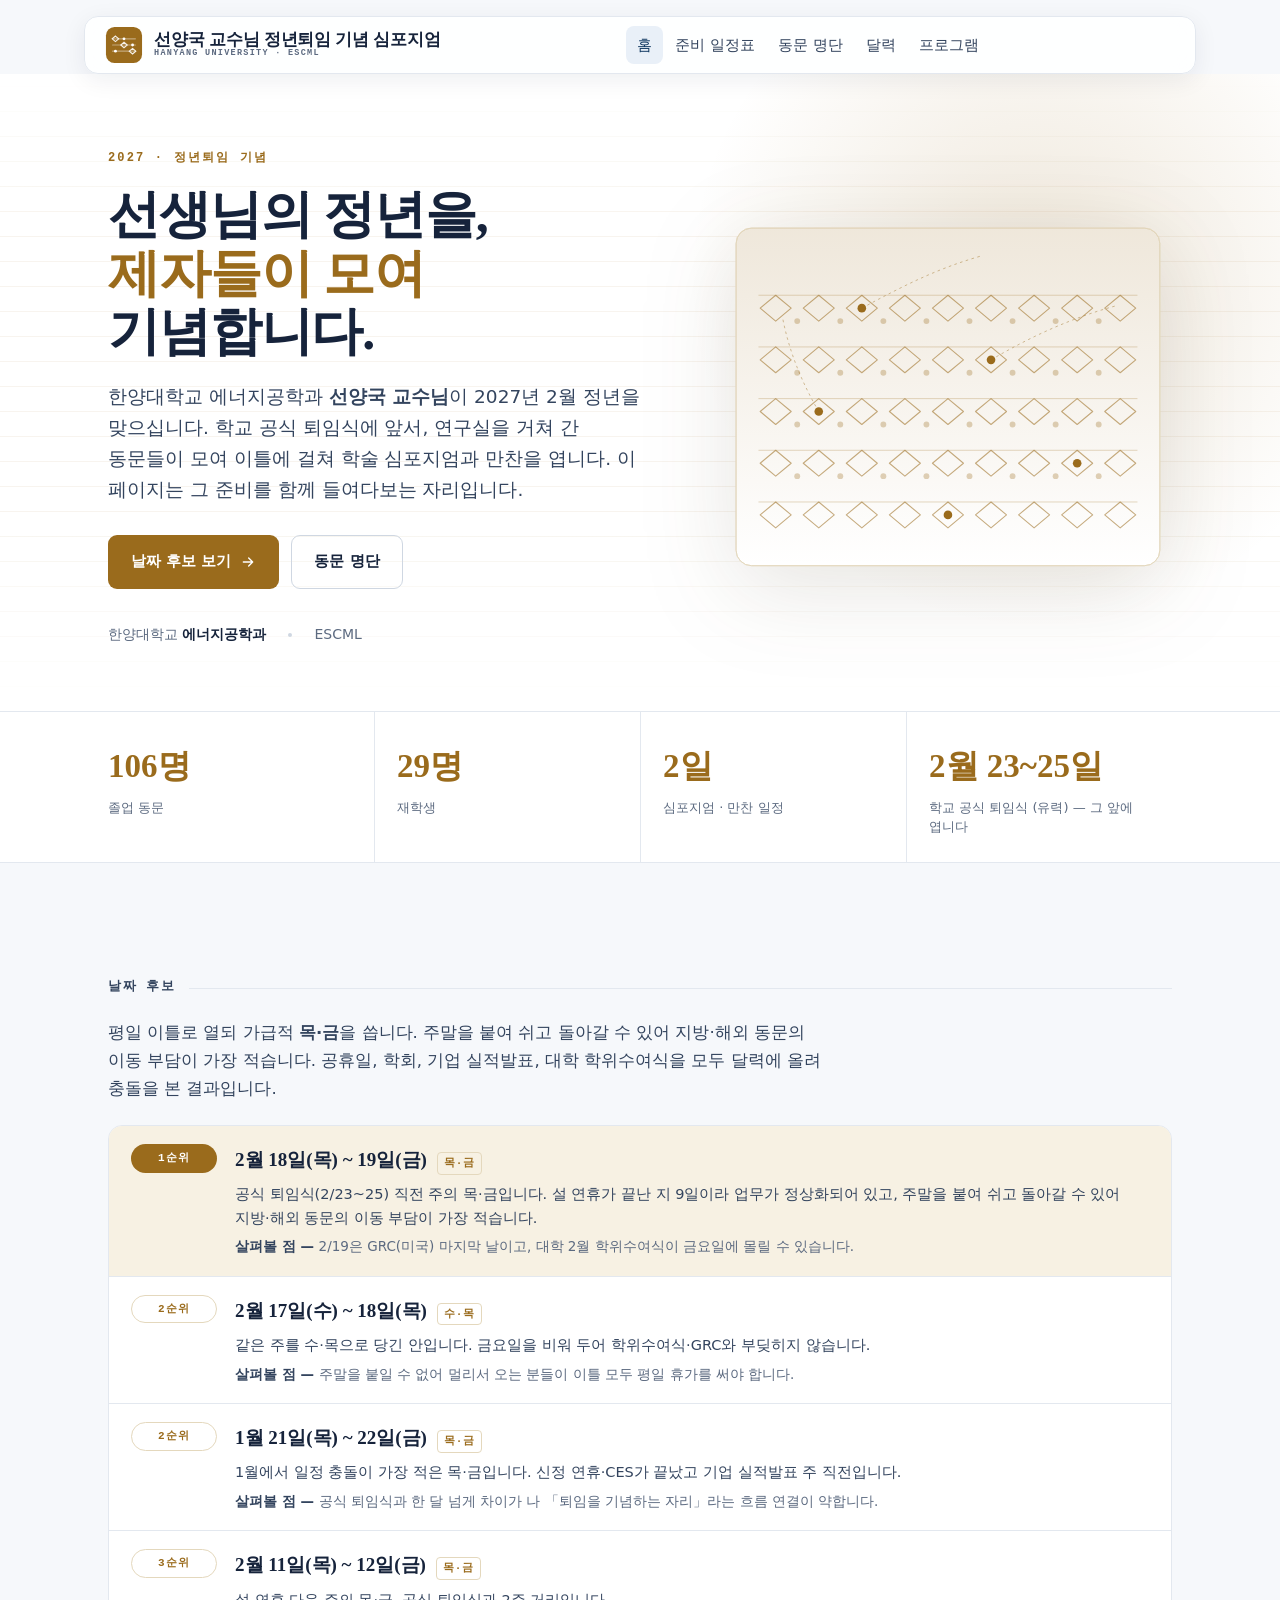
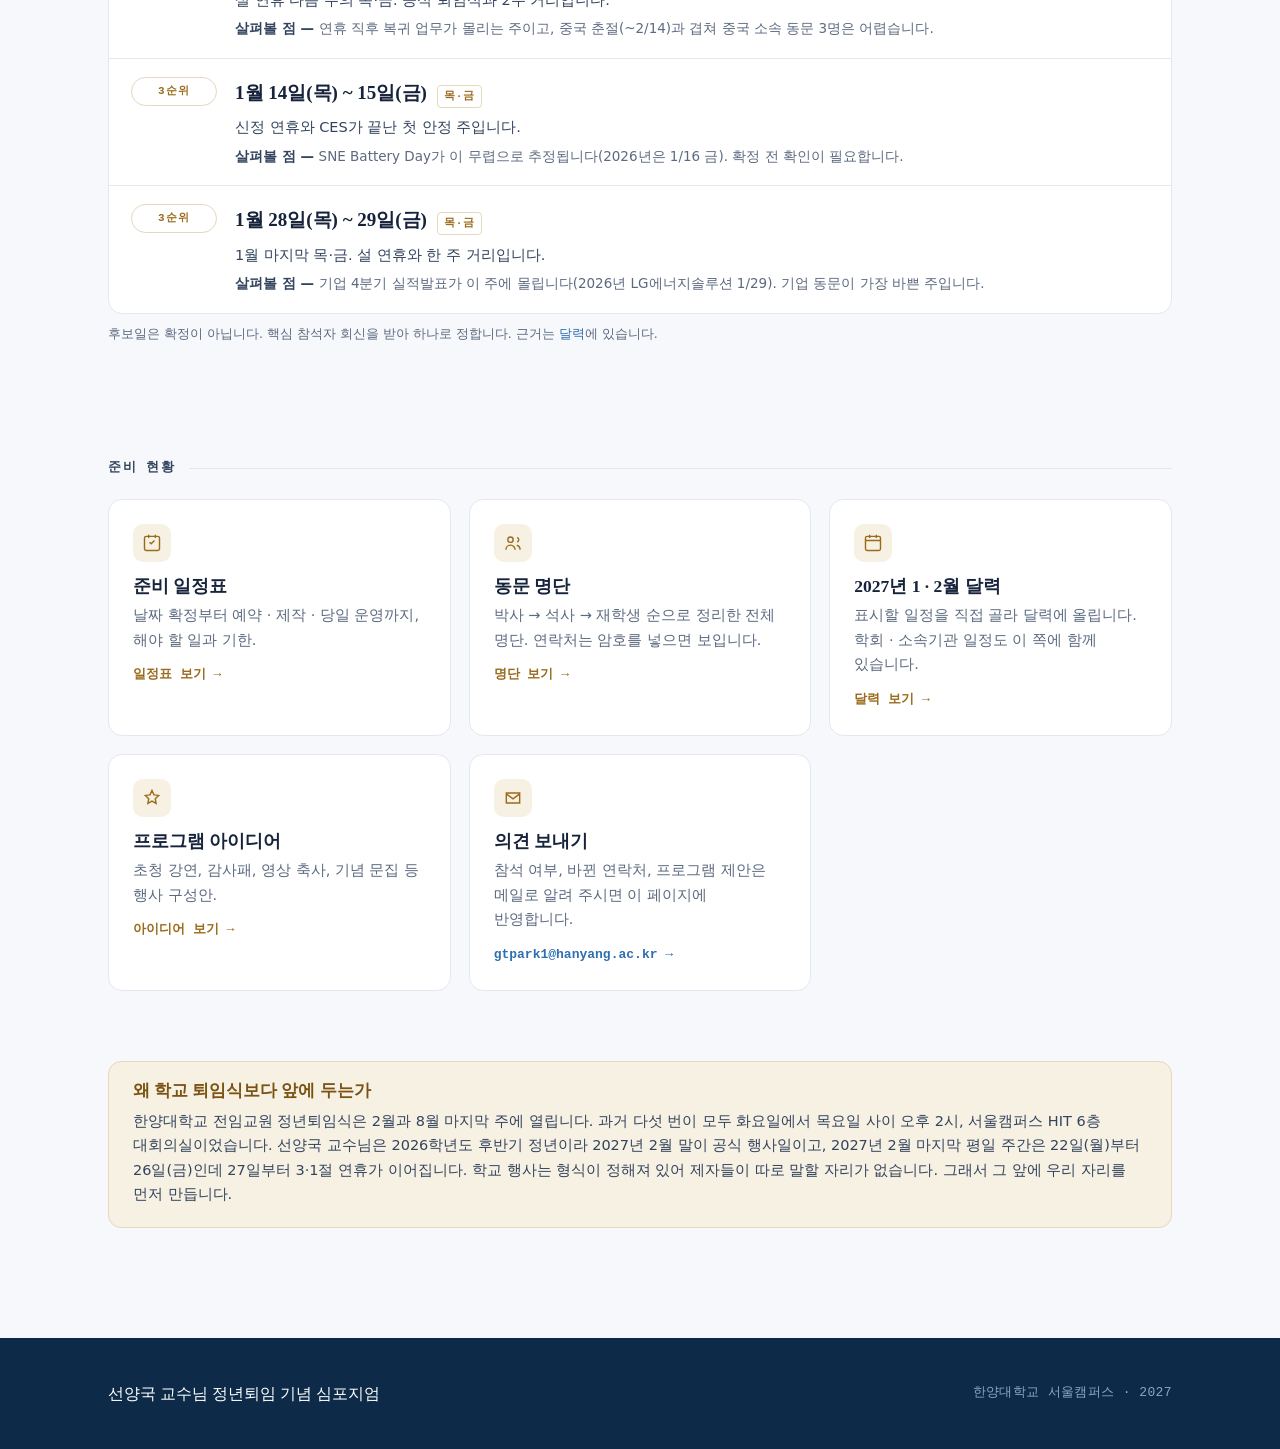
==== commit 527c93aa: "Drop the stale '열 가지' count after removing two ideas Co-Authored-By: Claude Opus 5 (1M context) <nor" ====
--- a/index.html
+++ b/index.html
@@ -129,7 +129,7 @@
     
     <a class="card reveal" href="program.html">
       <div class="ic"><svg width="20" height="20" viewBox="0 0 24 24" fill="none" stroke="currentColor" stroke-width="1.7"><path d="M12 3l2.4 5.2 5.6.7-4.1 3.9 1 5.6L12 15.8 7.1 18.4l1-5.6L4 8.9l5.6-.7z"/></svg></div>
-      <h3>프로그램 아이디어</h3><p>초청 강연, 감사패, 영상 축사, 사진전 등 행사 구성안 열 가지.</p>
+      <h3>프로그램 아이디어</h3><p>초청 강연, 감사패, 영상 축사, 기념 문집 등 행사 구성안.</p>
       <div class="go">아이디어 보기 →</div></a>
     <div class="card reveal">
       <div class="ic"><svg width="20" height="20" viewBox="0 0 24 24" fill="none" stroke="currentColor" stroke-width="1.7"><path d="M4 6h16v12H4z"/><path d="M4 7l8 6 8-6"/></svg></div>
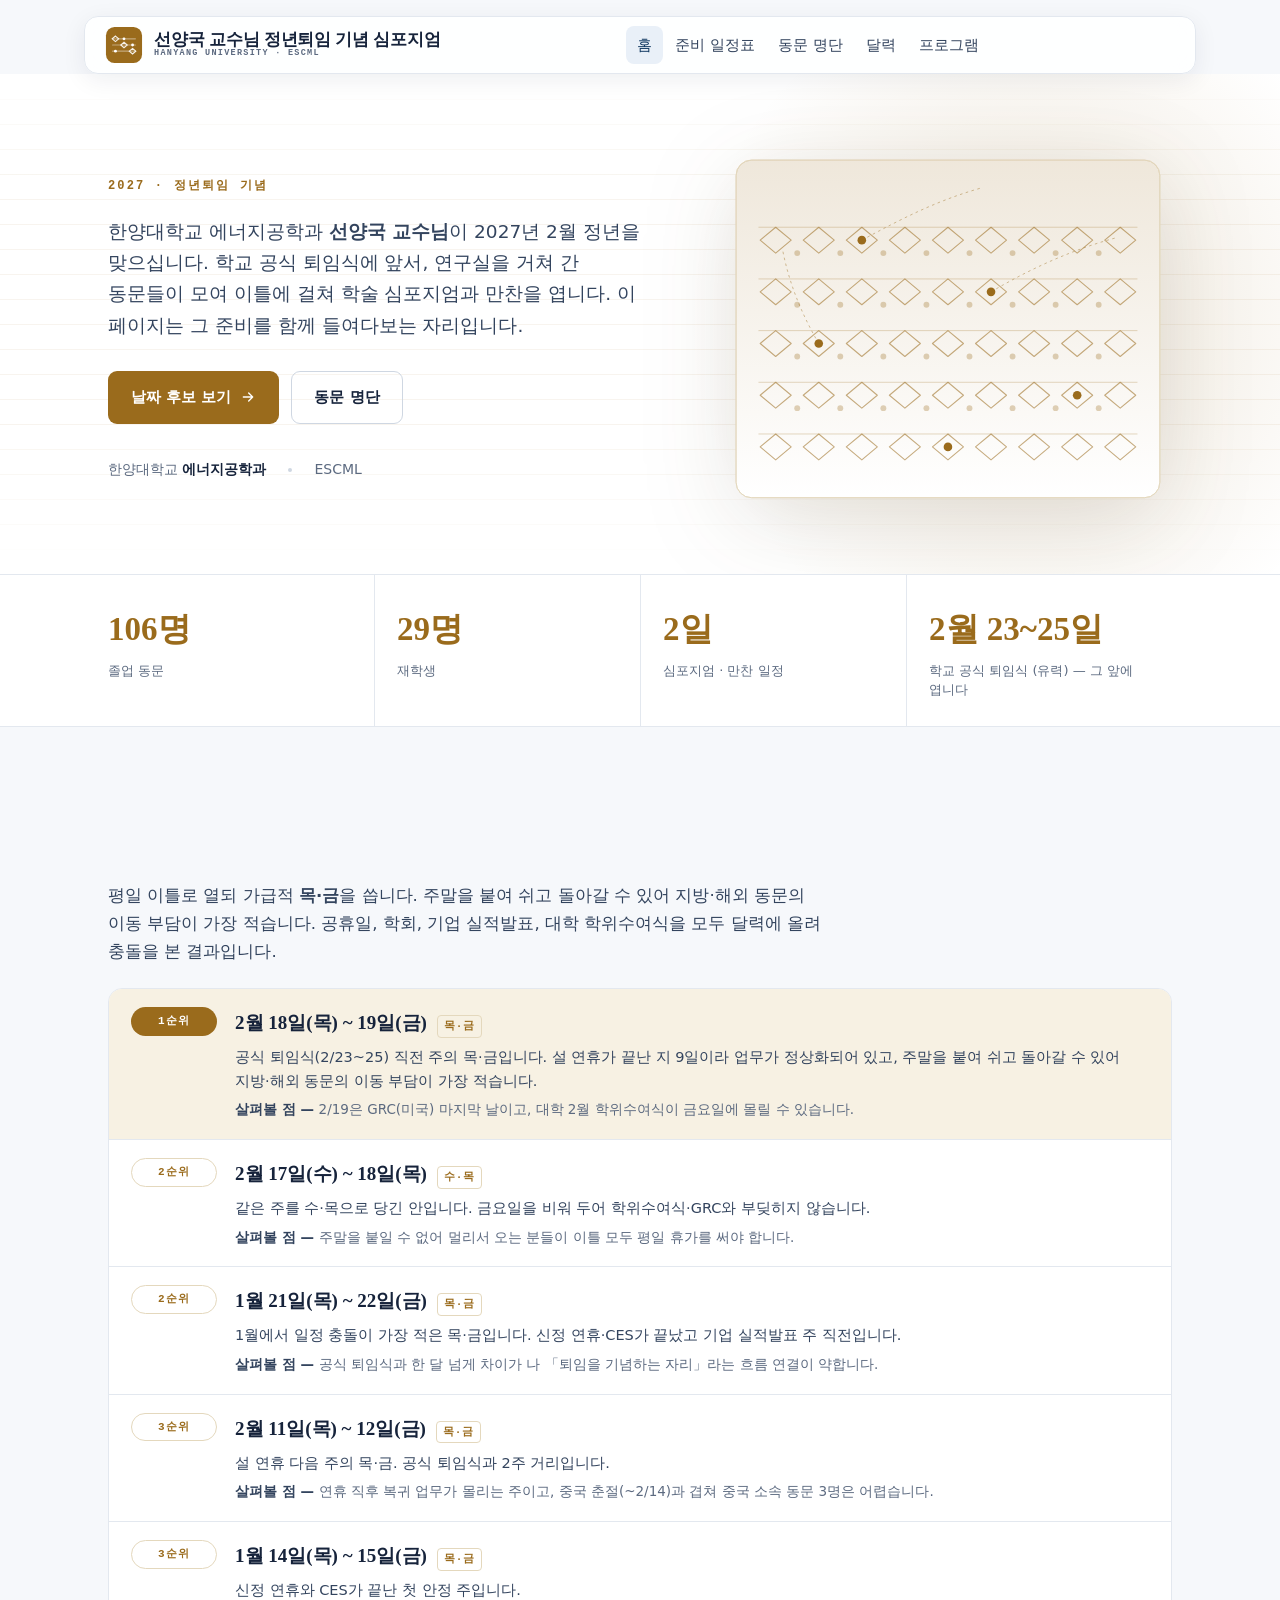
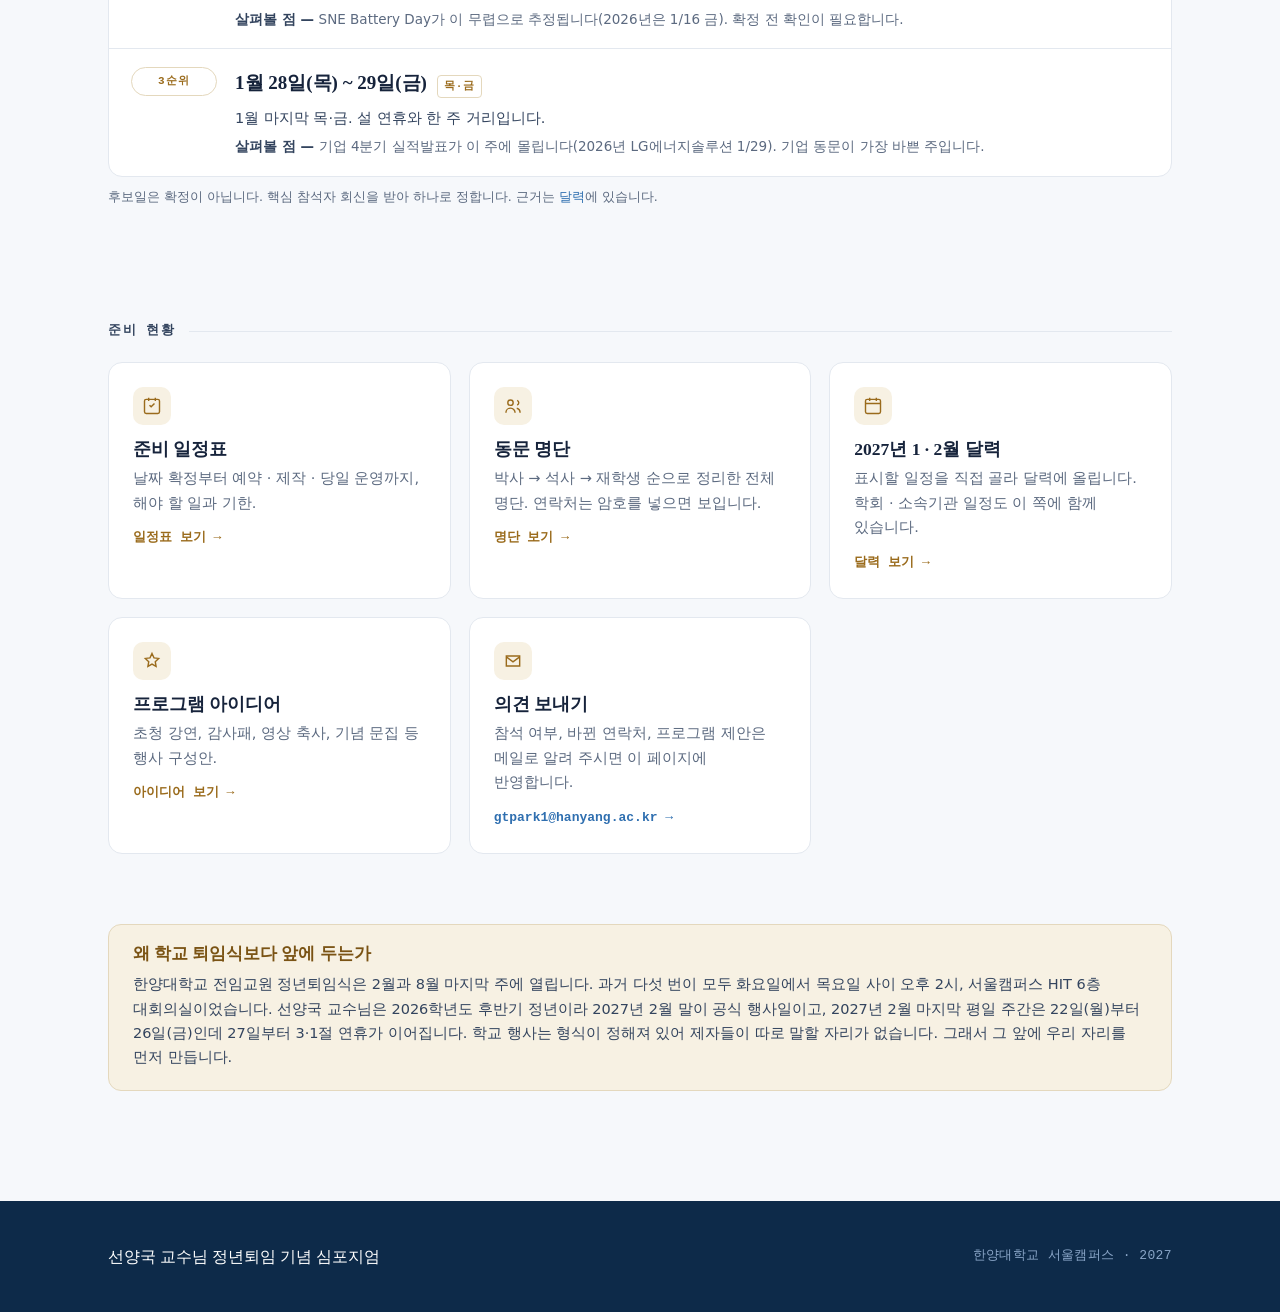
==== commit 0d4f393a: "Add job titles, make conference and institution rows calendar-checkable - people: title split out of" ====
--- a/index.html
+++ b/index.html
@@ -7,7 +7,7 @@
 <meta name="description" content="한양대학교 에너지공학과 선양국 교수님의 정년퇴임을 기념하는 동문 심포지엄 준비 페이지.">
 <meta name="robots" content="noindex, nofollow">
 <link rel="stylesheet" href="base.css?v=1">
-<link rel="stylesheet" href="styles.css?v=2">
+<link rel="stylesheet" href="styles.css?v=3">
 </head>
 <body data-page="index">
 <div id="site-header"></div>
@@ -19,7 +19,6 @@
   <div class="wrap shero-in">
     <div>
       <div class="eyebrow reveal">2027 · 정년퇴임 기념</div>
-      <h1 class="reveal">선생님의 정년을, <em>제자들이 모여</em> 기념합니다.</h1>
       <p class="lede reveal">한양대학교 에너지공학과 <b>선양국 교수님</b>이 2027년 2월 정년을 맞으십니다.
         학교 공식 퇴임식에 앞서, 연구실을 거쳐 간 동문들이 모여 이틀에 걸쳐 학술 심포지엄과 만찬을 엽니다.
         이 페이지는 그 준비를 함께 들여다보는 자리입니다.</p>
@@ -151,8 +150,8 @@
 
 </main>
 <div id="site-footer"></div>
-<script defer src="data.js?v=2"></script>
-<script defer src="app.js?v=2"></script>
-<script defer src="home.js?v=2"></script>
+<script defer src="data.js?v=3"></script>
+<script defer src="app.js?v=3"></script>
+<script defer src="home.js?v=3"></script>
 </body>
 </html>
--- a/styles.css
+++ b/styles.css
@@ -109,8 +109,8 @@
 .tbl-wrap{overflow-x:auto;border:1px solid var(--line);border-radius:12px;background:var(--paper)}
 table.t{width:100%;border-collapse:collapse;font-size:14.5px;min-width:620px}
 table.t th{text-align:left;font-family:var(--mono);font-size:11px;letter-spacing:.1em;text-transform:uppercase;
-  color:var(--muted);font-weight:700;padding:13px 16px;border-bottom:1px solid var(--line);white-space:nowrap;background:var(--wash)}
-table.t td{padding:12px 16px;border-bottom:1px solid var(--line);vertical-align:top}
+  color:var(--muted);font-weight:700;padding:13px 13px;border-bottom:1px solid var(--line);white-space:nowrap;background:var(--wash)}
+table.t td{padding:12px 13px;border-bottom:1px solid var(--line);vertical-align:top}
 table.t tr:last-child td{border-bottom:none}
 table.t tbody tr:hover{background:var(--wash)}
 table.t .nm{font-weight:600;color:var(--ink)}
@@ -256,7 +256,7 @@
 
 /* ---------- 참석 버튼 ---------- */
 .seg{display:inline-flex;border:1px solid var(--line-strong);border-radius:8px;overflow:hidden}
-.seg button{font:inherit;font-size:12px;padding:5px 11px;border:0;background:var(--paper);color:var(--muted);
+.seg button{font:inherit;font-size:11.5px;padding:5px 9px;border:0;background:var(--paper);color:var(--muted);
   cursor:pointer;white-space:nowrap;font-weight:600}
 .seg button+button{border-left:1px solid var(--line)}
 .seg button:hover{background:var(--wash);color:var(--ink)}
@@ -290,3 +290,11 @@
   .picker-body{grid-template-columns:1fr}
   .picker-body>.pkrow:nth-child(2){border-top:1px solid var(--line)}
 }
+
+
+/* ---------- 표 안의 달력 체크 ---------- */
+td.ckcell{text-align:center;vertical-align:middle}
+input.calbox{width:17px;height:17px;accent-color:var(--sym);cursor:pointer;margin:0}
+table.t tr.can td.ckcell{background:var(--sym-soft)}
+.legend .lg-count{margin-left:auto;font-family:var(--mono);font-size:12px;color:var(--muted)}
+@media (max-width:620px){.legend .lg-count{margin-left:0;flex-basis:100%}}
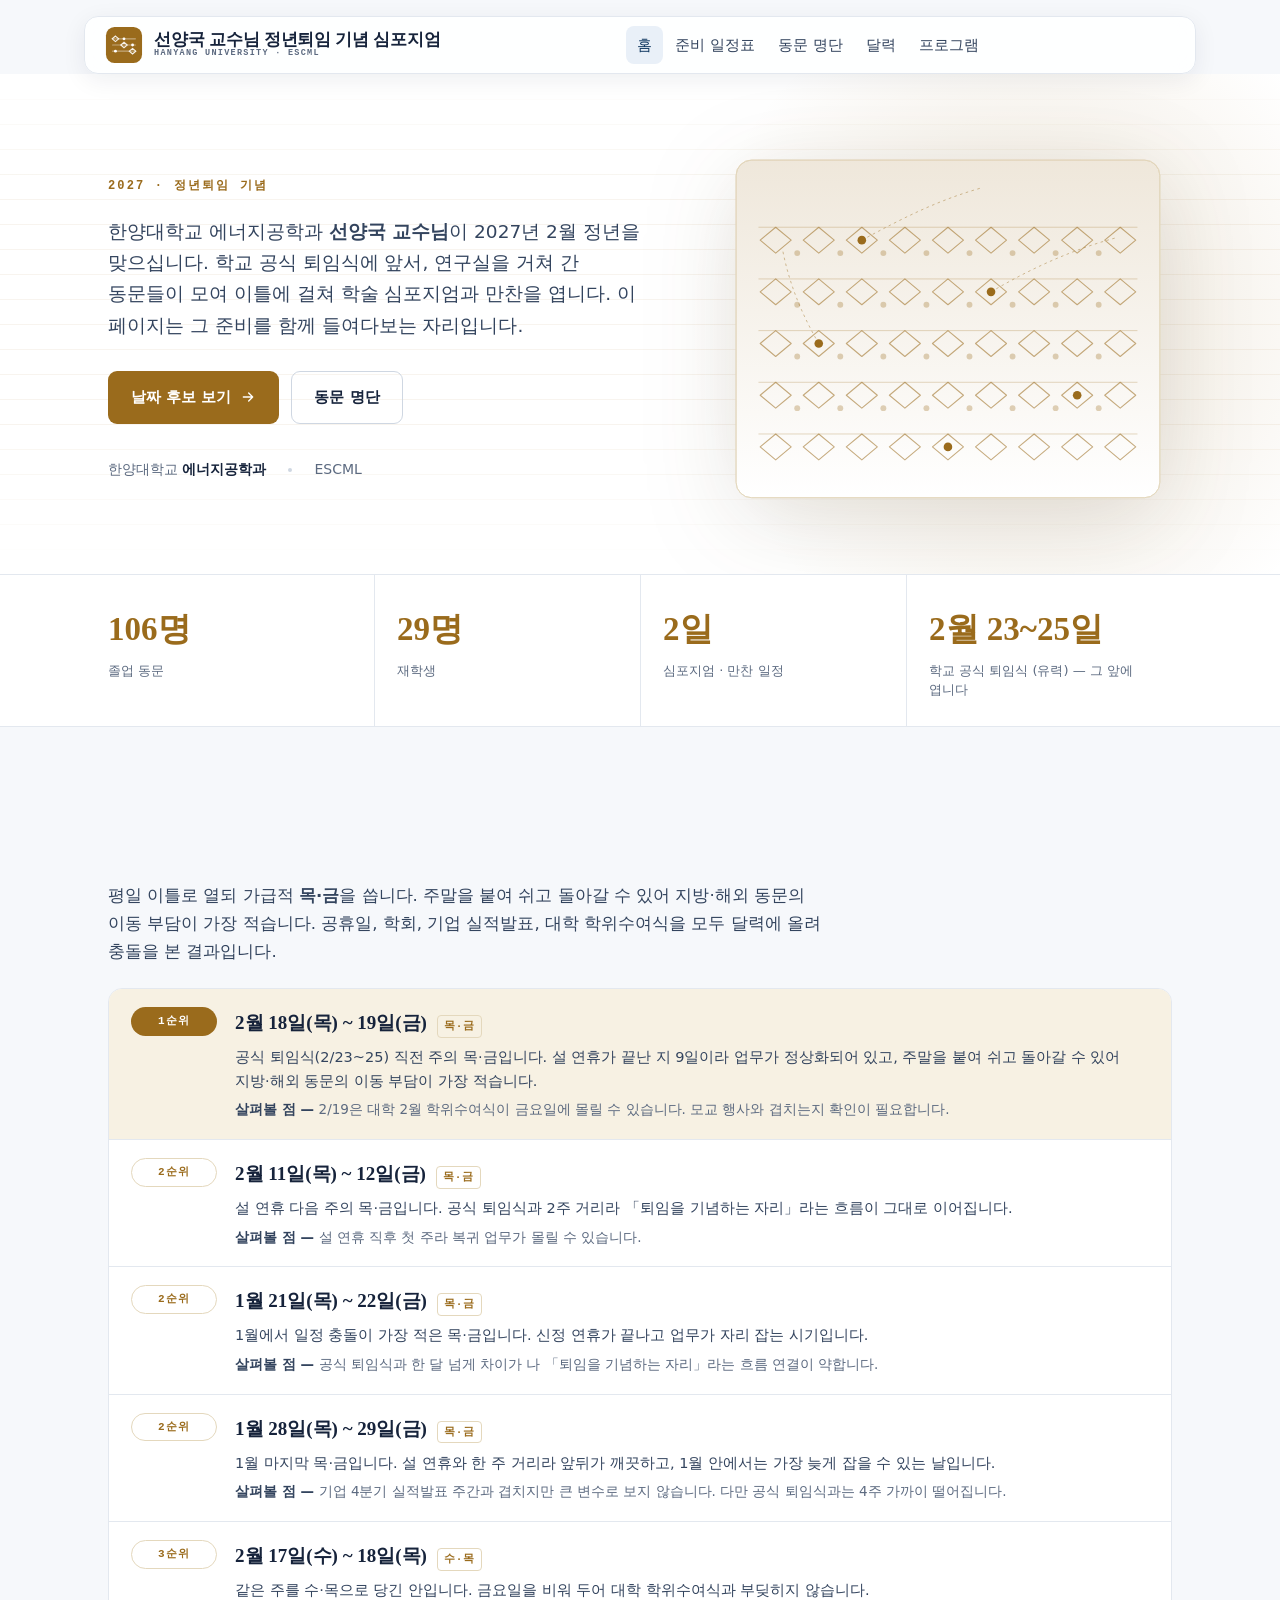
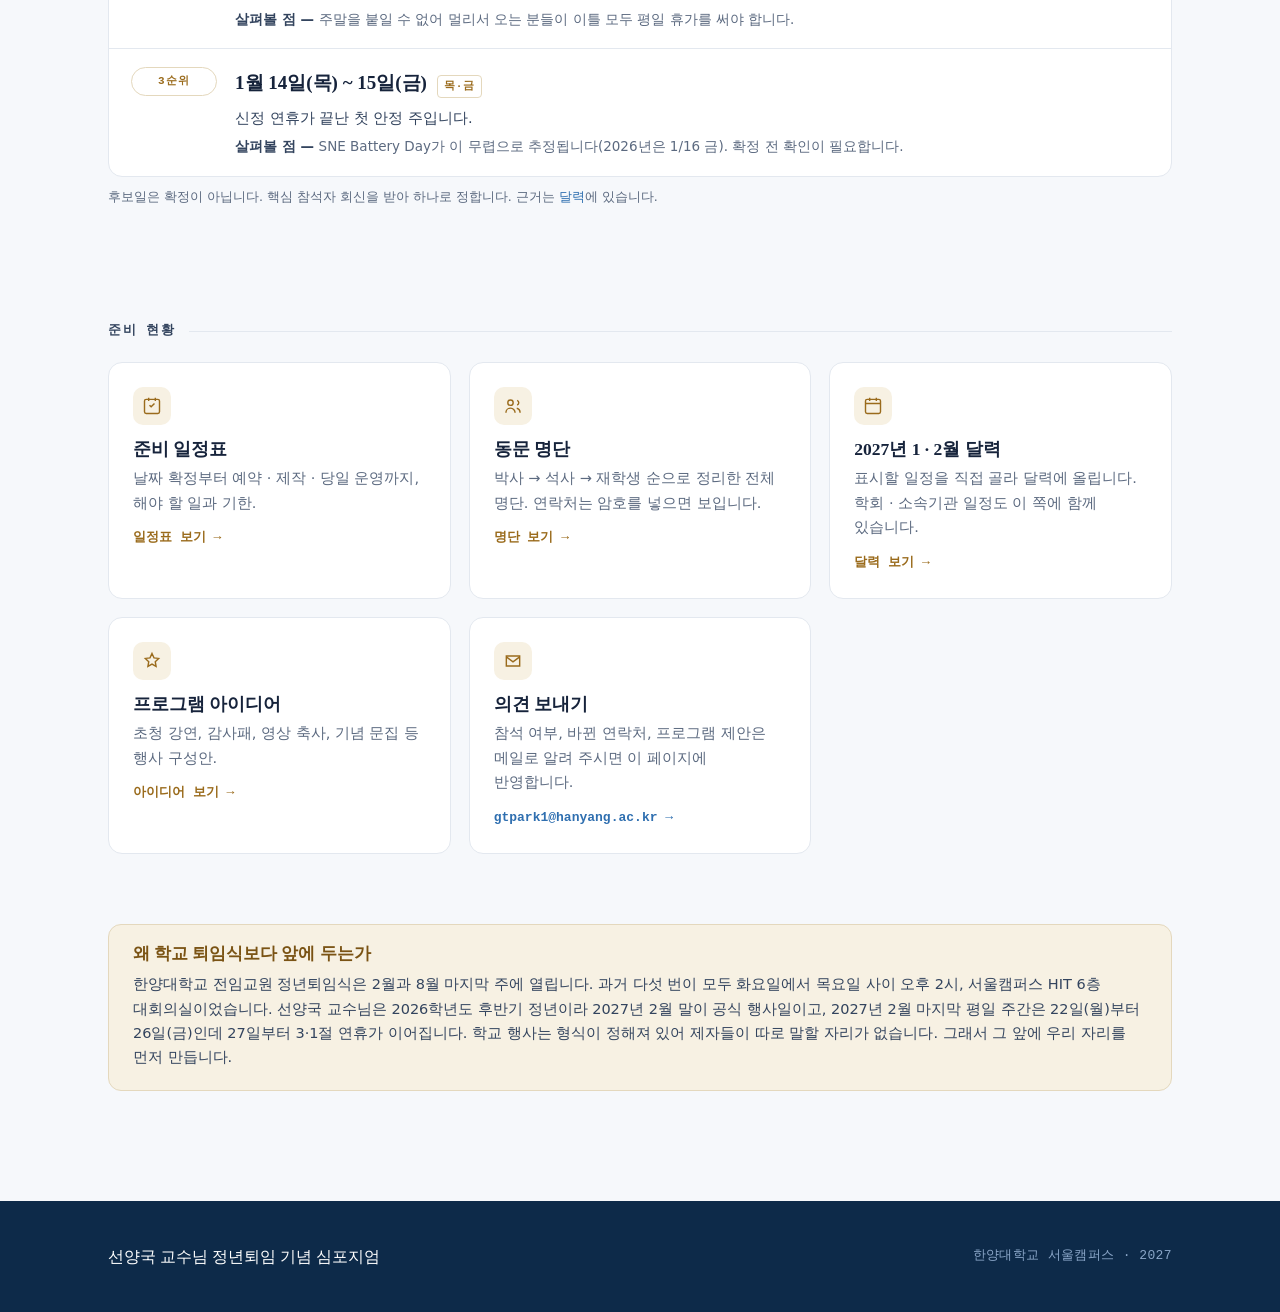
==== commit 8d2b4d32: "Re-rank date candidates on the PI's judgement 2/11~12 moves up to second; 1/28~29 joins it now that " ====
--- a/index.html
+++ b/index.html
@@ -7,7 +7,7 @@
 <meta name="description" content="한양대학교 에너지공학과 선양국 교수님의 정년퇴임을 기념하는 동문 심포지엄 준비 페이지.">
 <meta name="robots" content="noindex, nofollow">
 <link rel="stylesheet" href="base.css?v=1">
-<link rel="stylesheet" href="styles.css?v=3">
+<link rel="stylesheet" href="styles.css?v=4">
 </head>
 <body data-page="index">
 <div id="site-header"></div>
@@ -150,8 +150,8 @@
 
 </main>
 <div id="site-footer"></div>
-<script defer src="data.js?v=3"></script>
-<script defer src="app.js?v=3"></script>
-<script defer src="home.js?v=3"></script>
+<script defer src="data.js?v=4"></script>
+<script defer src="app.js?v=4"></script>
+<script defer src="home.js?v=4"></script>
 </body>
 </html>
--- a/styles.css
+++ b/styles.css
@@ -298,3 +298,7 @@
 table.t tr.can td.ckcell{background:var(--sym-soft)}
 .legend .lg-count{margin-left:auto;font-family:var(--mono);font-size:12px;color:var(--muted)}
 @media (max-width:620px){.legend .lg-count{margin-left:0;flex-basis:100%}}
+
+table.t tr.grp.g-off td{background:var(--wash);color:var(--muted);border-left:3px solid var(--line-strong)}
+table.t tr.off td{opacity:.62}
+table.t tr.off:hover td{opacity:1}
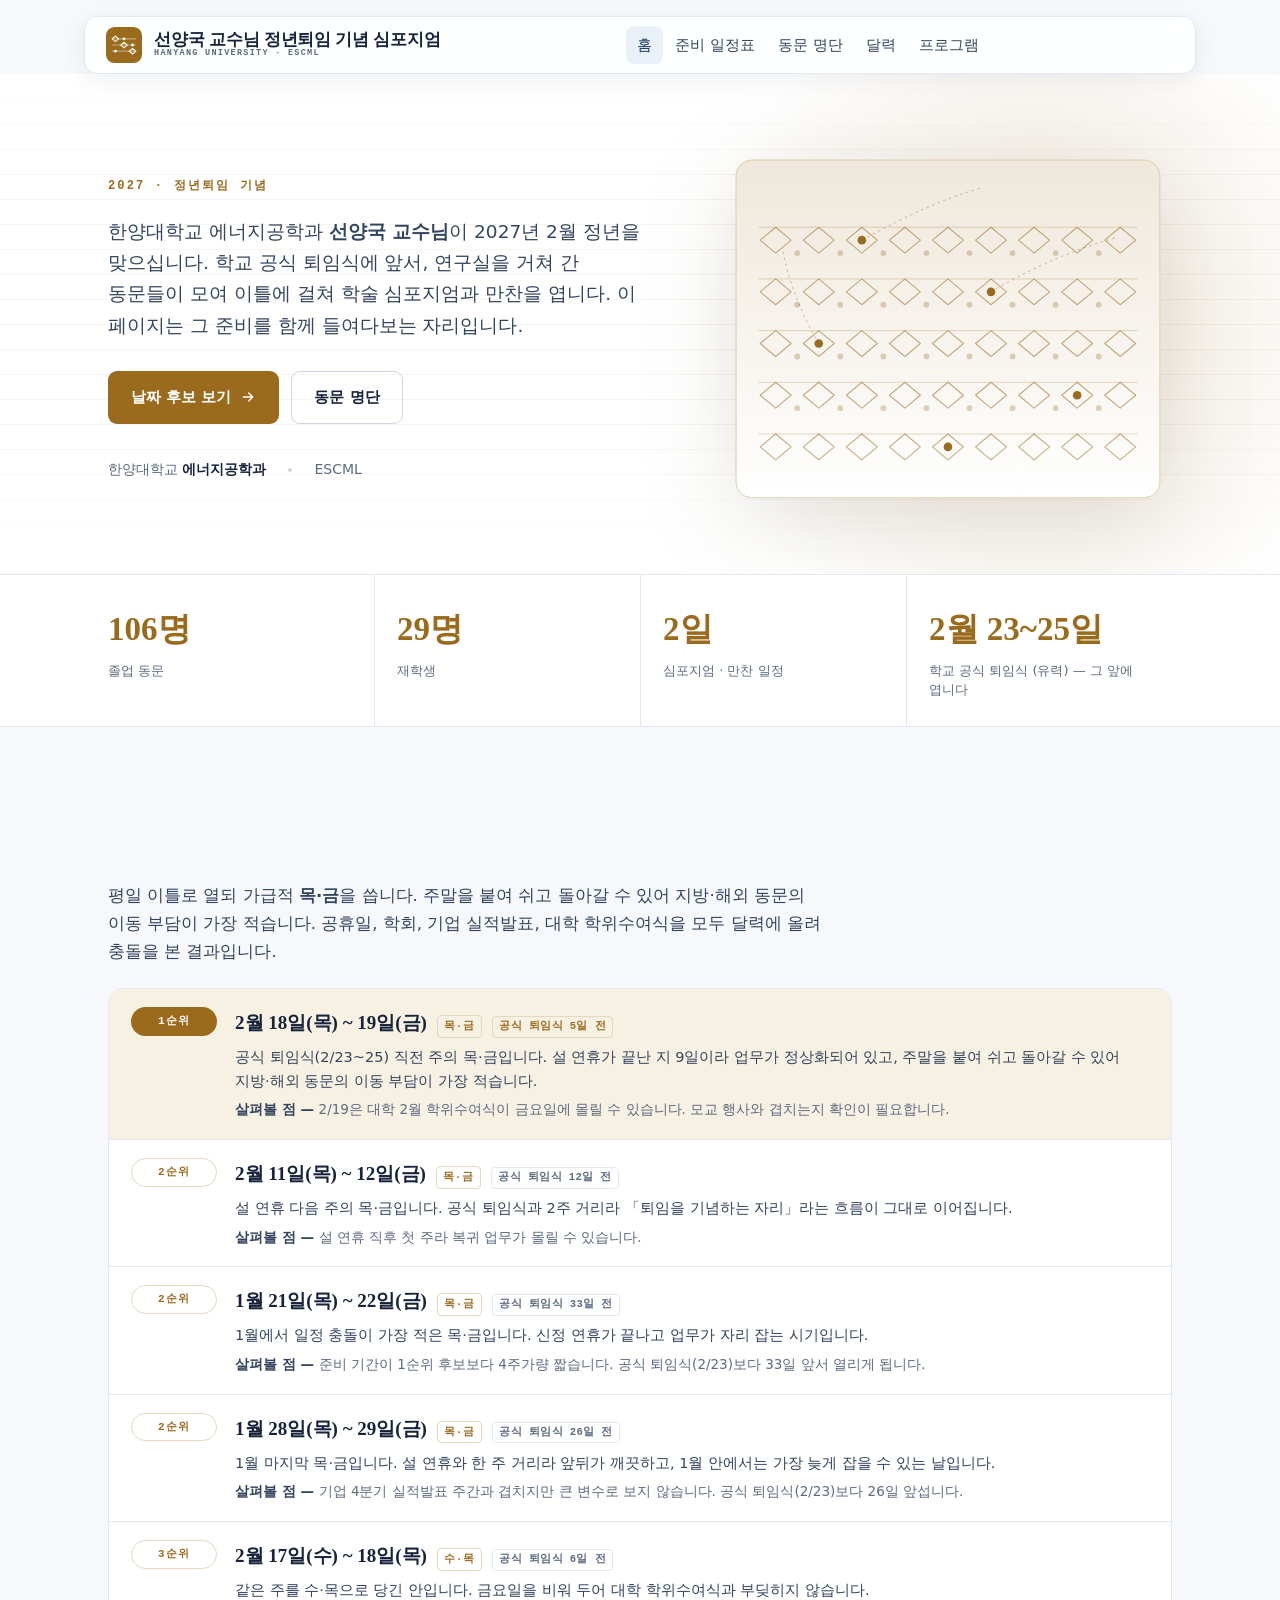
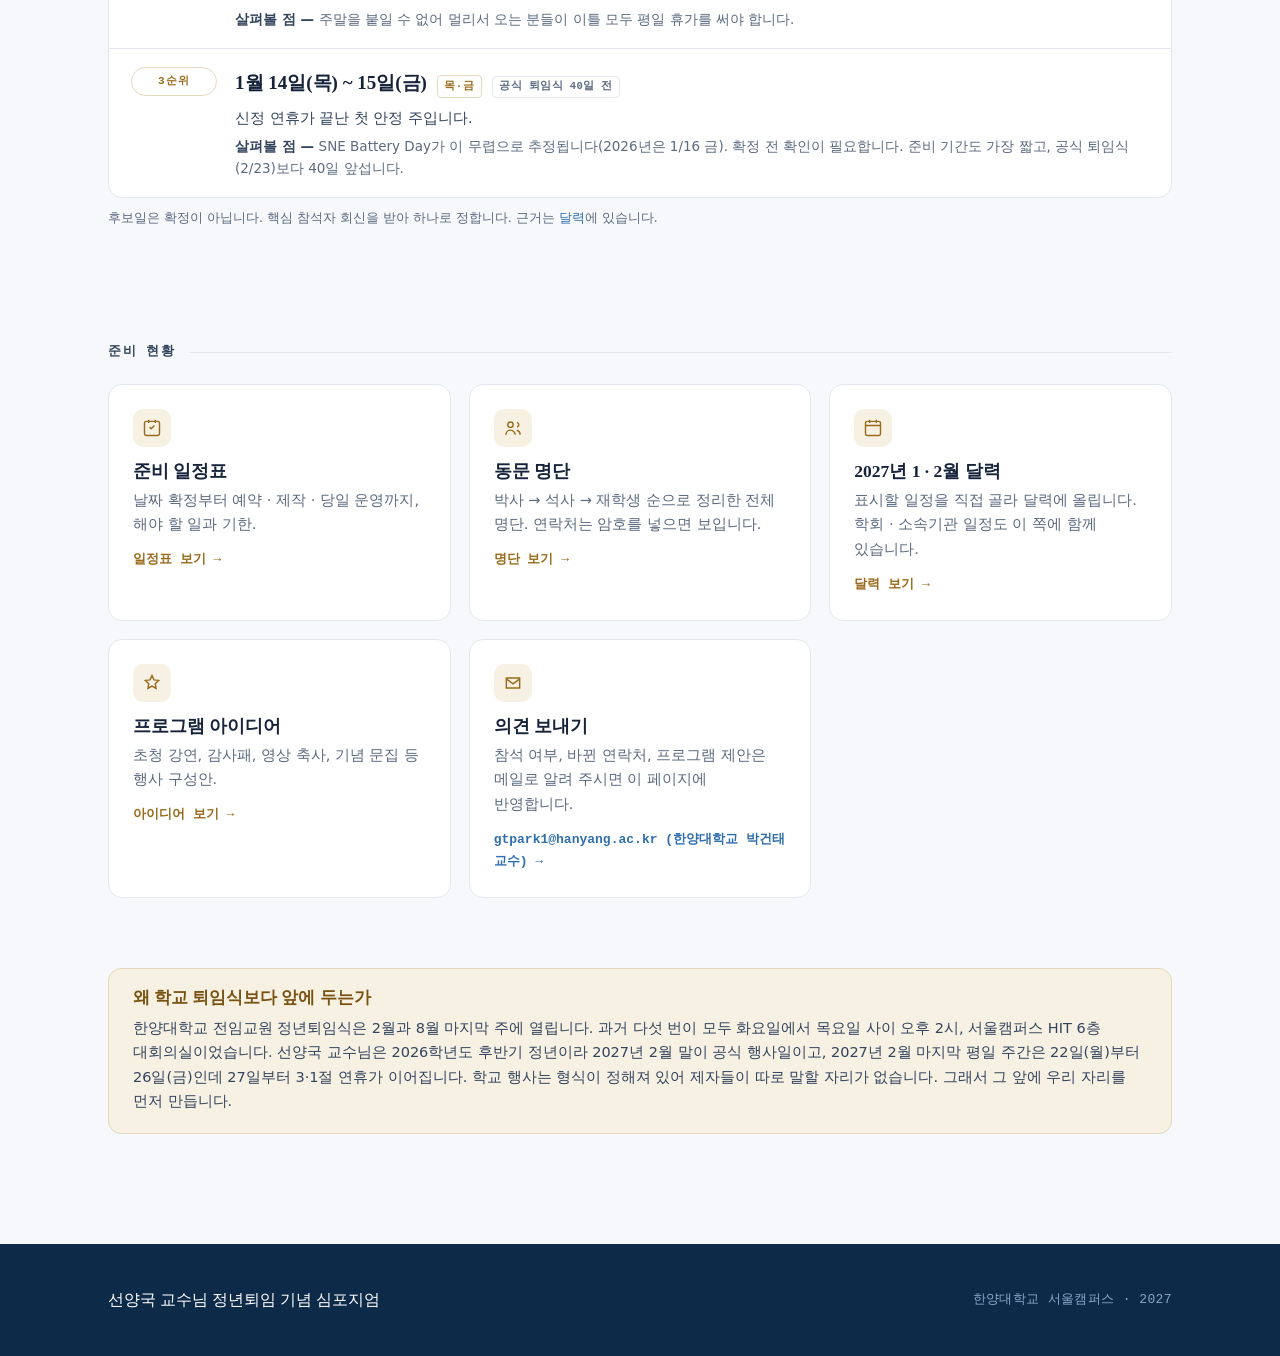
==== commit ead6395d: "Corrections from the PI - 1/21 candidate: the real downside is a shorter run-up, not a weak link   t" ====
--- a/index.html
+++ b/index.html
@@ -7,7 +7,7 @@
 <meta name="description" content="한양대학교 에너지공학과 선양국 교수님의 정년퇴임을 기념하는 동문 심포지엄 준비 페이지.">
 <meta name="robots" content="noindex, nofollow">
 <link rel="stylesheet" href="base.css?v=1">
-<link rel="stylesheet" href="styles.css?v=4">
+<link rel="stylesheet" href="styles.css?v=5">
 </head>
 <body data-page="index">
 <div id="site-header"></div>
@@ -133,7 +133,7 @@
     <div class="card reveal">
       <div class="ic"><svg width="20" height="20" viewBox="0 0 24 24" fill="none" stroke="currentColor" stroke-width="1.7"><path d="M4 6h16v12H4z"/><path d="M4 7l8 6 8-6"/></svg></div>
       <h3>의견 보내기</h3><p>참석 여부, 바뀐 연락처, 프로그램 제안은 메일로 알려 주시면 이 페이지에 반영합니다.</p>
-      <div class="go"><a href="mailto:gtpark1@hanyang.ac.kr?subject=%EC%84%A0%EC%96%91%EA%B5%AD%20%EA%B5%90%EC%88%98%EB%8B%98%20%ED%87%B4%EC%9E%84%20%EC%8B%AC%ED%8F%AC%EC%A7%80%EC%97%84">gtpark1@hanyang.ac.kr →</a></div>
+      <div class="go"><a href="mailto:gtpark1@hanyang.ac.kr?subject=%EC%84%A0%EC%96%91%EA%B5%AD%20%EA%B5%90%EC%88%98%EB%8B%98%20%ED%87%B4%EC%9E%84%20%EC%8B%AC%ED%8F%AC%EC%A7%80%EC%97%84">gtpark1@hanyang.ac.kr (한양대학교 박건태 교수) →</a></div>
     </div>
   </div>
 </div></section>
@@ -150,8 +150,8 @@
 
 </main>
 <div id="site-footer"></div>
-<script defer src="data.js?v=4"></script>
-<script defer src="app.js?v=4"></script>
-<script defer src="home.js?v=4"></script>
+<script defer src="data.js?v=5"></script>
+<script defer src="app.js?v=5"></script>
+<script defer src="home.js?v=5"></script>
 </body>
 </html>
--- a/styles.css
+++ b/styles.css
@@ -302,3 +302,12 @@
 table.t tr.grp.g-off td{background:var(--wash);color:var(--muted);border-left:3px solid var(--line-strong)}
 table.t tr.off td{opacity:.62}
 table.t tr.off:hover td{opacity:1}
+
+.pick .gap{font-family:var(--mono);font-size:10.5px;letter-spacing:.04em;color:var(--muted);
+  border:1px solid var(--line);border-radius:4px;padding:1px 6px;font-weight:600;white-space:nowrap}
+.pick .row.top .gap{border-color:var(--sym-line);color:var(--sym)}
+.ask{border:1px dashed var(--sym-line);background:var(--sym-soft);border-radius:11px;padding:14px 18px;
+  font-size:14px;color:var(--ink-soft);line-height:1.6;margin:0 0 20px}
+.ask b{color:var(--sym-deep)}
+:root[data-theme="dark"] .ask b{color:var(--sym)}
+@media (prefers-color-scheme:dark){:root:not([data-theme="light"]) .ask b{color:var(--sym)}}
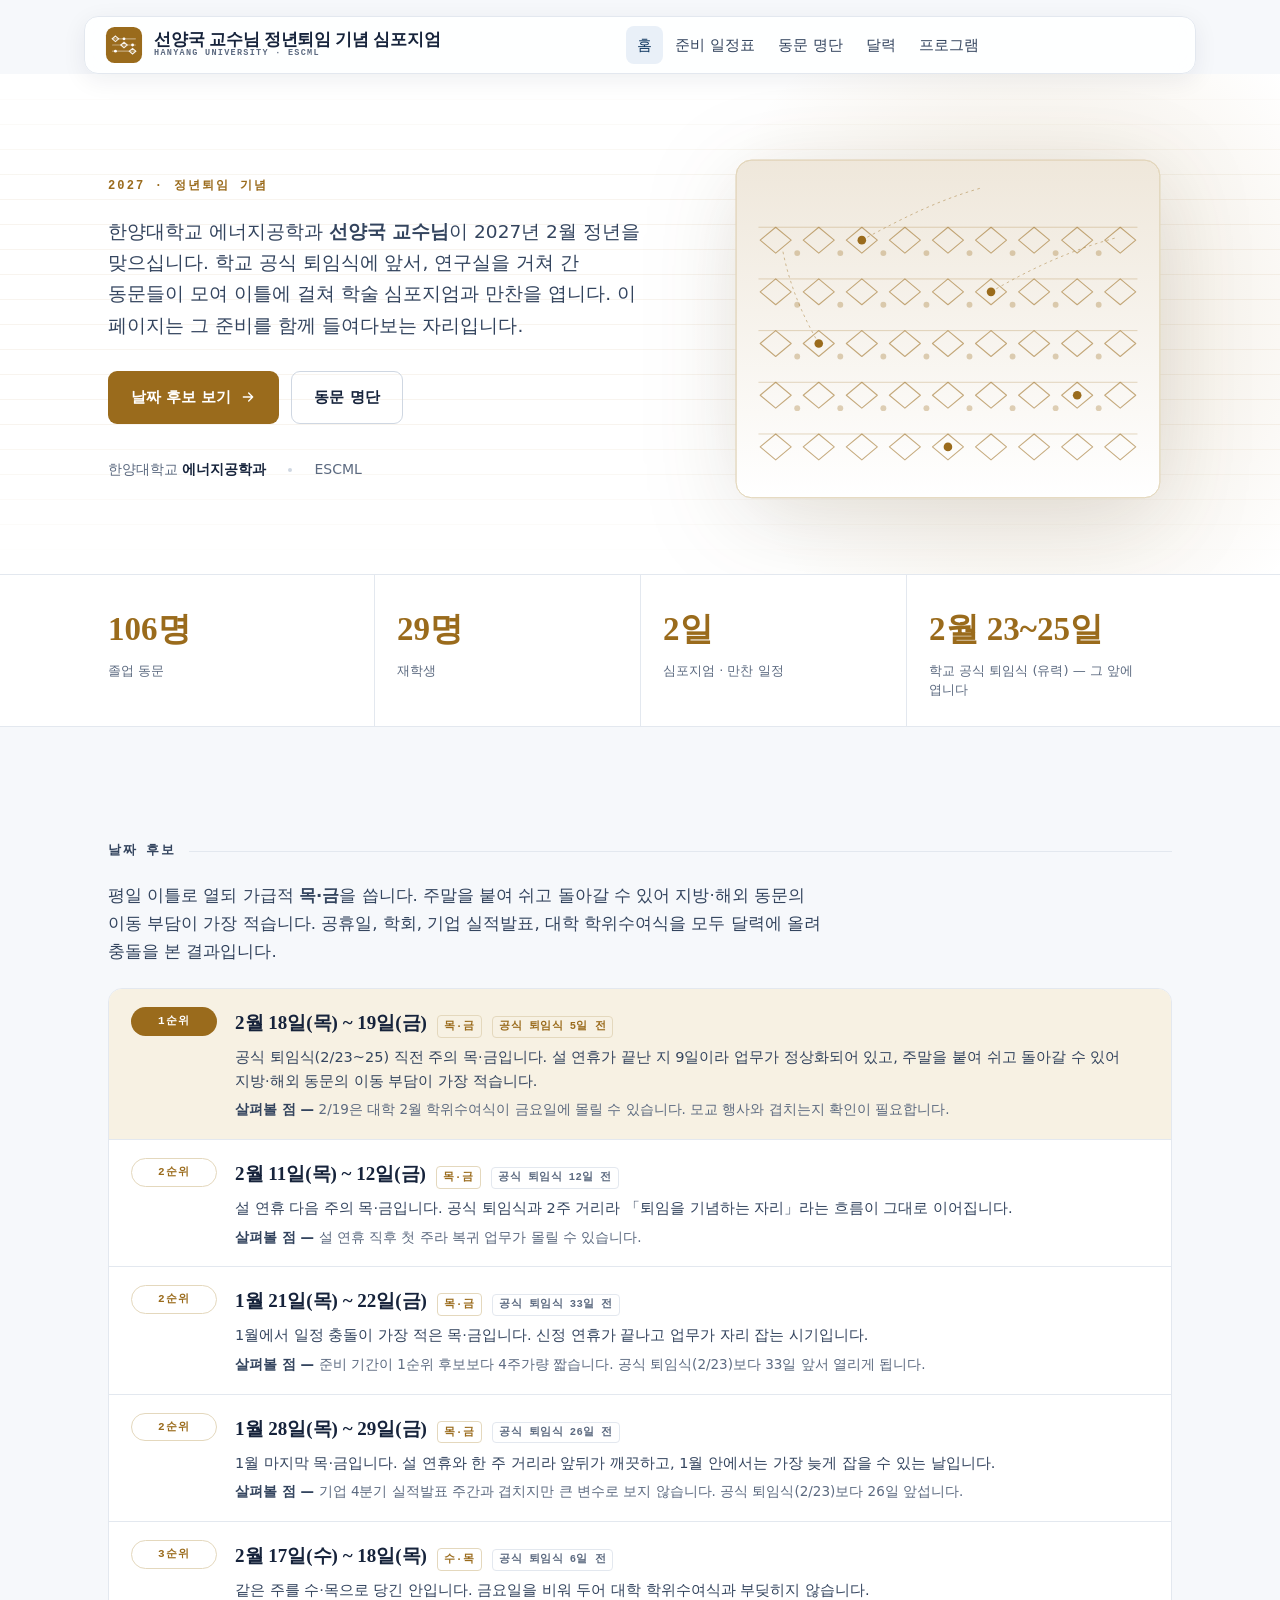
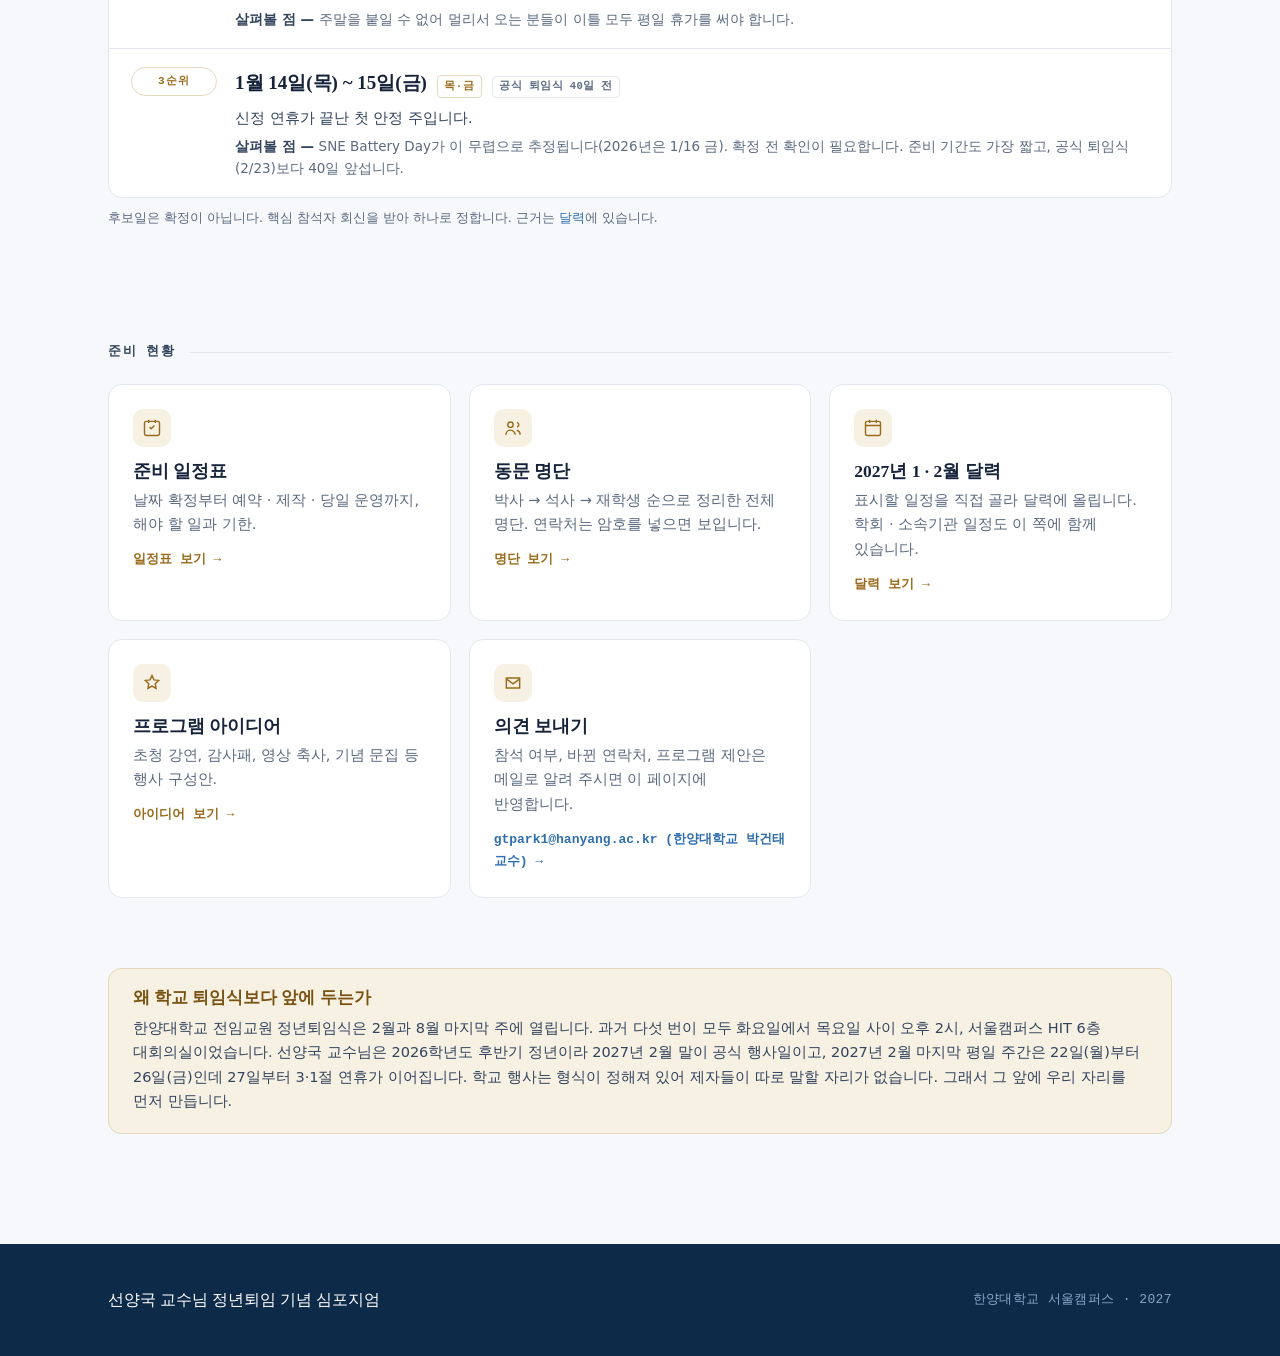
==== commit 120dea6a: "Fix lists never appearing on phones The reveal-on-scroll observer used threshold 0.1, so an element " ====
--- a/index.html
+++ b/index.html
@@ -7,7 +7,7 @@
 <meta name="description" content="한양대학교 에너지공학과 선양국 교수님의 정년퇴임을 기념하는 동문 심포지엄 준비 페이지.">
 <meta name="robots" content="noindex, nofollow">
 <link rel="stylesheet" href="base.css?v=1">
-<link rel="stylesheet" href="styles.css?v=5">
+<link rel="stylesheet" href="styles.css?v=8">
 </head>
 <body data-page="index">
 <div id="site-header"></div>
@@ -150,8 +150,8 @@
 
 </main>
 <div id="site-footer"></div>
-<script defer src="data.js?v=5"></script>
-<script defer src="app.js?v=5"></script>
-<script defer src="home.js?v=5"></script>
+<script defer src="data.js?v=8"></script>
+<script defer src="app.js?v=8"></script>
+<script defer src="home.js?v=8"></script>
 </body>
 </html>
--- a/styles.css
+++ b/styles.css
@@ -311,3 +311,102 @@
 .ask b{color:var(--sym-deep)}
 :root[data-theme="dark"] .ask b{color:var(--sym)}
 @media (prefers-color-scheme:dark){:root:not([data-theme="light"]) .ask b{color:var(--sym)}}
+
+
+/* ============================================================
+   좁은 화면 — 표를 카드로 바꾼다
+   가로로 밀어서 봐야 하는 표는 휴대폰에서 사실상 못 읽는다.
+   ============================================================ */
+@media (max-width:760px){
+  body{font-size:15.5px}
+  .page-head-in{padding-block:40px 32px}
+  .page-head h1{font-size:clamp(25px,7.4vw,32px);letter-spacing:-.015em}
+  .page-head p{font-size:15px;margin-top:12px}
+  .section{padding:40px 0}
+  .wrap{padding:0 18px}
+  .subhead{margin:32px 0 16px}
+
+  .shero-in{padding-block:40px 36px;gap:26px}
+  .shero .lede{font-size:16px}
+  .band .b{padding:18px 14px}
+  .band .n{font-size:22px}
+
+  /* 표 → 카드 */
+  .tbl-wrap{overflow:visible;border:none;background:none;border-radius:0}
+  table.t{min-width:0;width:100%;display:block;font-size:14px}
+  table.t thead{display:none}
+  table.t tbody{display:block}
+  table.t tr{display:block;border:1px solid var(--line);border-radius:12px;background:var(--paper);
+    padding:13px 15px;margin-bottom:10px}
+  table.t tr:hover,table.t tbody tr:hover{background:var(--paper)}
+  table.t td{display:flex;gap:10px;align-items:flex-start;border:none;padding:4px 0;
+    font-size:14px;line-height:1.55}
+  table.t tr:last-child td{border:none}
+  table.t td::before{content:attr(data-l);flex:0 0 68px;font-family:var(--mono);font-size:10.5px;
+    letter-spacing:.06em;color:var(--muted);font-weight:700;padding-top:3px}
+  table.t td:not([data-l]){display:block}
+  table.t td:not([data-l])::before{content:none}
+  table.t td.c-name{display:block;padding:0 0 8px;border-bottom:1px solid var(--line);margin-bottom:8px}
+  table.t td.c-name .nm{font-size:16.5px}
+  table.t td.c-name .en{display:block;margin:2px 0 0;font-size:11.5px}
+  table.t td.syct{font-size:13px;white-space:normal;word-break:break-all}
+  table.t td.c-att{padding-top:10px}
+  table.t td.ckcell{align-items:center}
+  table.t td.ckcell::before{padding-top:0}
+
+  /* 구간 머리줄 */
+  table.t tr.grp{padding:8px 14px;margin:18px 0 10px;border-radius:8px}
+  table.t tr.grp td{display:block;padding:0;font-size:11.5px}
+  table.t tr.grp td::before{content:none}
+  table.t tr.g-phd,table.t tr.g-ms,table.t tr.g-cur,table.t tr.grp.g-off{border-left-width:4px}
+  table.t tr.g-phd{background:#edf3fa;border-color:#bcd4ec}
+  table.t tr.g-ms{background:#eaf4ef;border-color:#bcdccd}
+  table.t tr.g-cur{background:#faf5e9;border-color:#e4d8bd}
+  table.t tr.g-phd td,table.t tr.g-ms td,table.t tr.g-cur td,table.t tr.grp.g-off td{background:none;border-left:none}
+  table.t tr.r-phd td:first-child,table.t tr.r-ms td:first-child,table.t tr.r-cur td:first-child{box-shadow:none}
+  table.t tr.r-phd{border-left:4px solid #9cbfe3}
+  table.t tr.r-ms{border-left:4px solid #9ccbb7}
+  table.t tr.r-cur{border-left:4px solid #dcc389}
+  table.t tr.off{opacity:.72}
+
+  .seg{width:100%}
+  .seg button{flex:1 1 0;padding:9px 0;font-size:13px}
+  .sum{grid-template-columns:repeat(2,1fr);gap:10px}
+  .sumcell{padding:13px 14px}
+  .sumcell .v{font-size:25px}
+  .toolbar .count{margin-left:0;flex-basis:100%}
+  .toolbar #exp{flex:1 1 auto}
+  .month{padding:14px 12px 16px}
+  .cal{gap:3px}
+  .cal .day{min-height:58px;padding:4px 3px 3px}
+  .sychip{font-size:8.5px;padding:1.5px 3px}
+  .cal .day .num{font-size:10.5px}
+  .picker-hd{padding:12px 15px}
+  .pkrow{padding:10px 15px;flex-wrap:wrap}
+  .pkrow .dt{flex-basis:100%;padding-left:36px}
+  .ask{padding:13px 15px;font-size:13.5px}
+  .idea{padding:18px 18px}
+  .idea .no{font-size:24px;right:16px;top:13px}
+  .step p,.step .note{font-size:14px}
+}
+
+/* 목록·표처럼 화면보다 긴 영역은 등장 애니메이션을 걸지 않는다.
+   조건이 안 맞으면 통째로 안 보이는 사고가 난다. */
+.tbl-wrap.reveal,#orgs.reveal,#rows,.picker.reveal,.months.reveal,.ideas .idea,.steps .step{
+  opacity:1!important;transform:none!important}
+
+/* 휴대폰에서 카드 높이 줄이기 — 135장을 끝까지 내리는 수고를 덜기 위해 */
+@media (max-width:760px){
+  table.t tr{position:relative;padding:12px 14px}
+  /* 과정 배지는 이름 줄 오른쪽 위로 */
+  table.t td[data-l="과정"]{position:absolute;top:12px;right:14px;padding:0;display:block}
+  table.t td[data-l="과정"]::before{content:none}
+  table.t td.c-name{padding:0 64px 7px 0;margin-bottom:7px}
+  table.t td.c-name .nm{font-size:16px}
+  /* 값이 없는 칸은 아예 감춘다 */
+  table.t td[data-empty]{display:none}
+  table.t td{padding:3px 0}
+  table.t td.c-att{padding-top:8px}
+  .seg button{padding:8px 0}
+  table.t tr.grp{margin:16px 0 8px;padding:7px 13px}
+}
